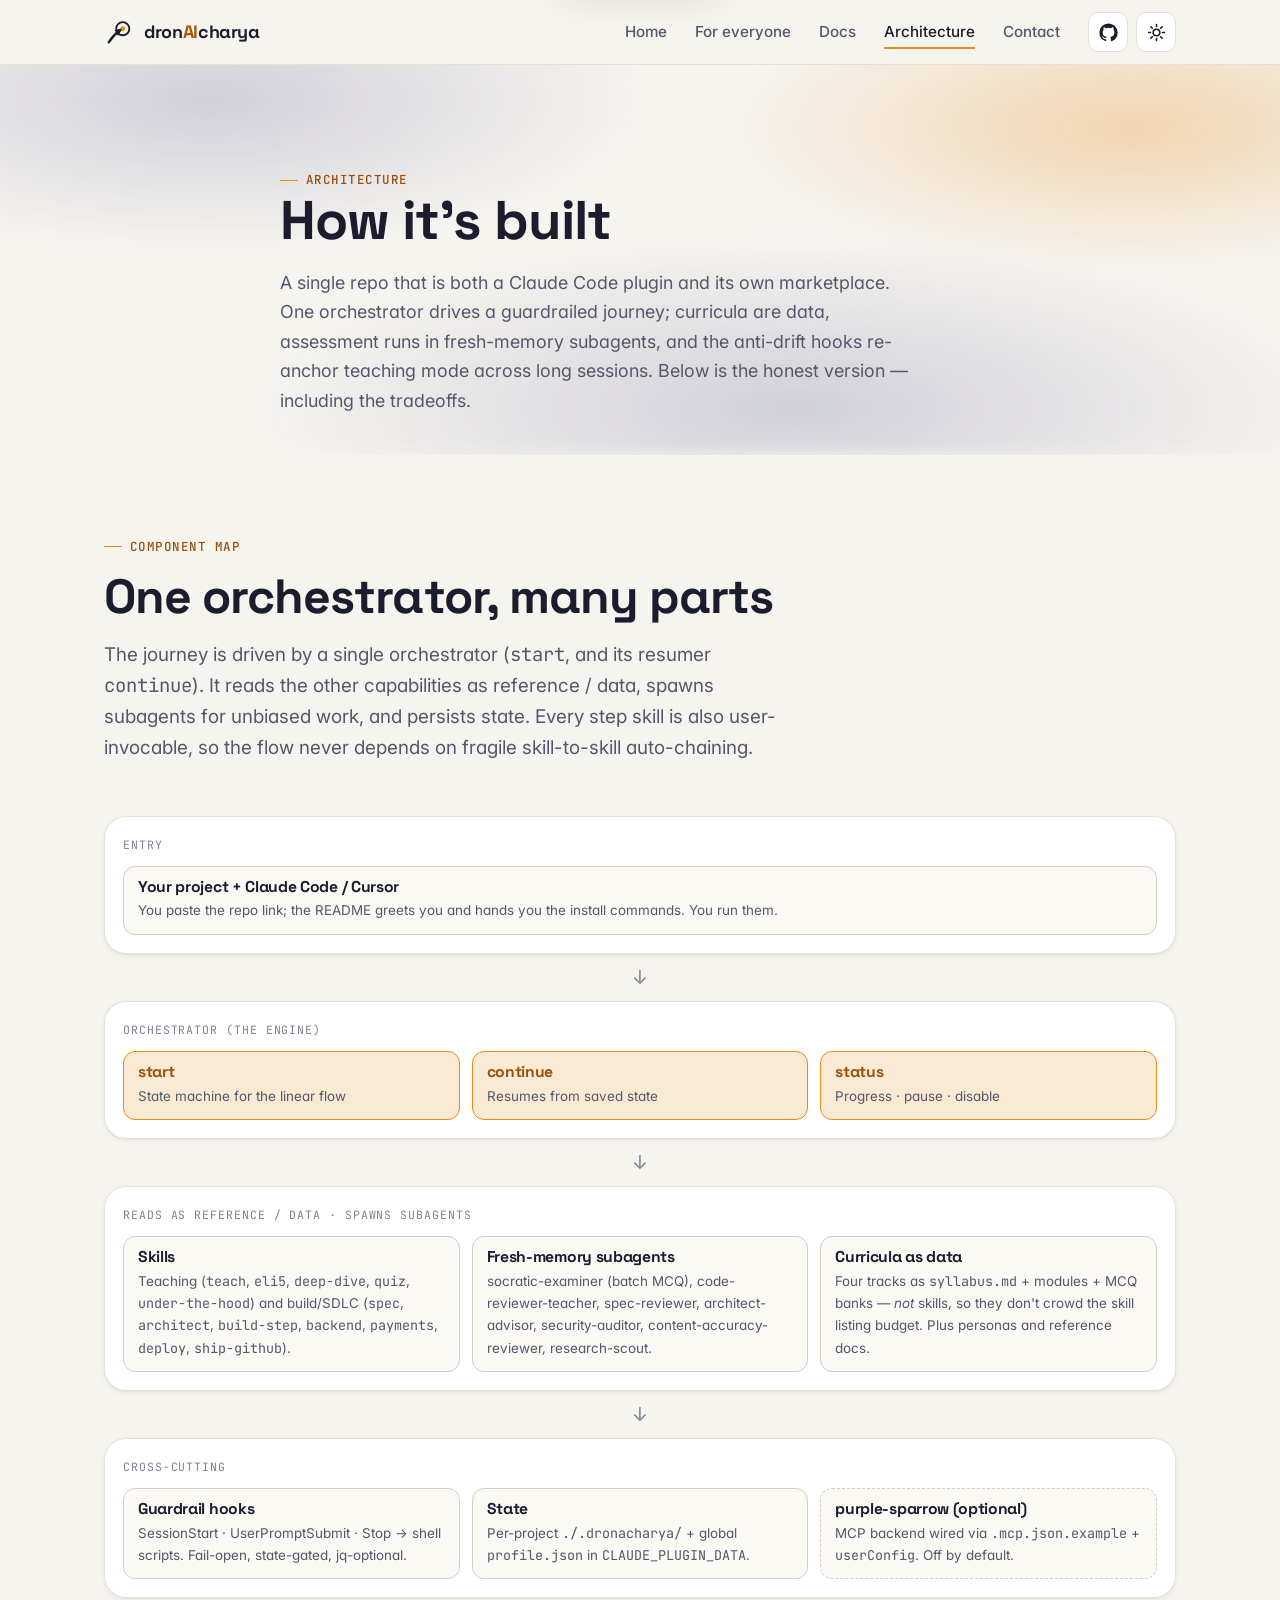
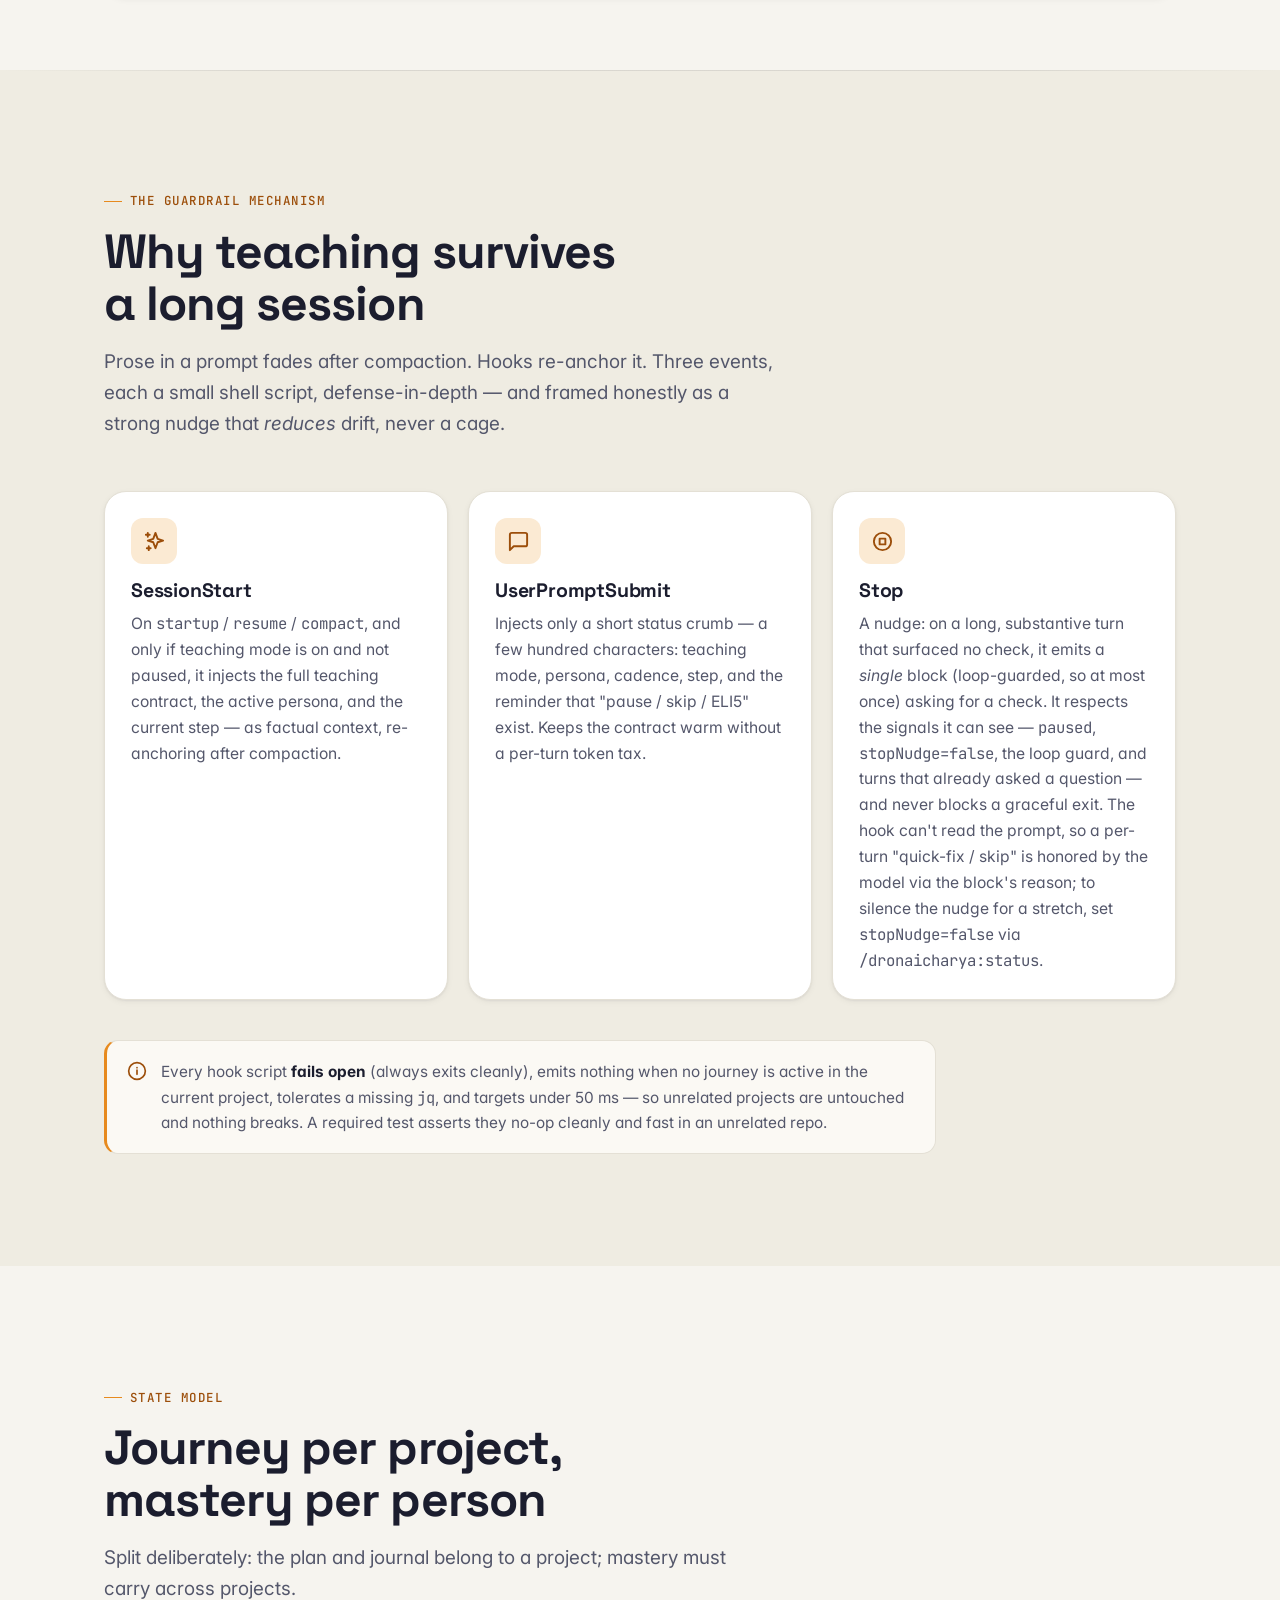
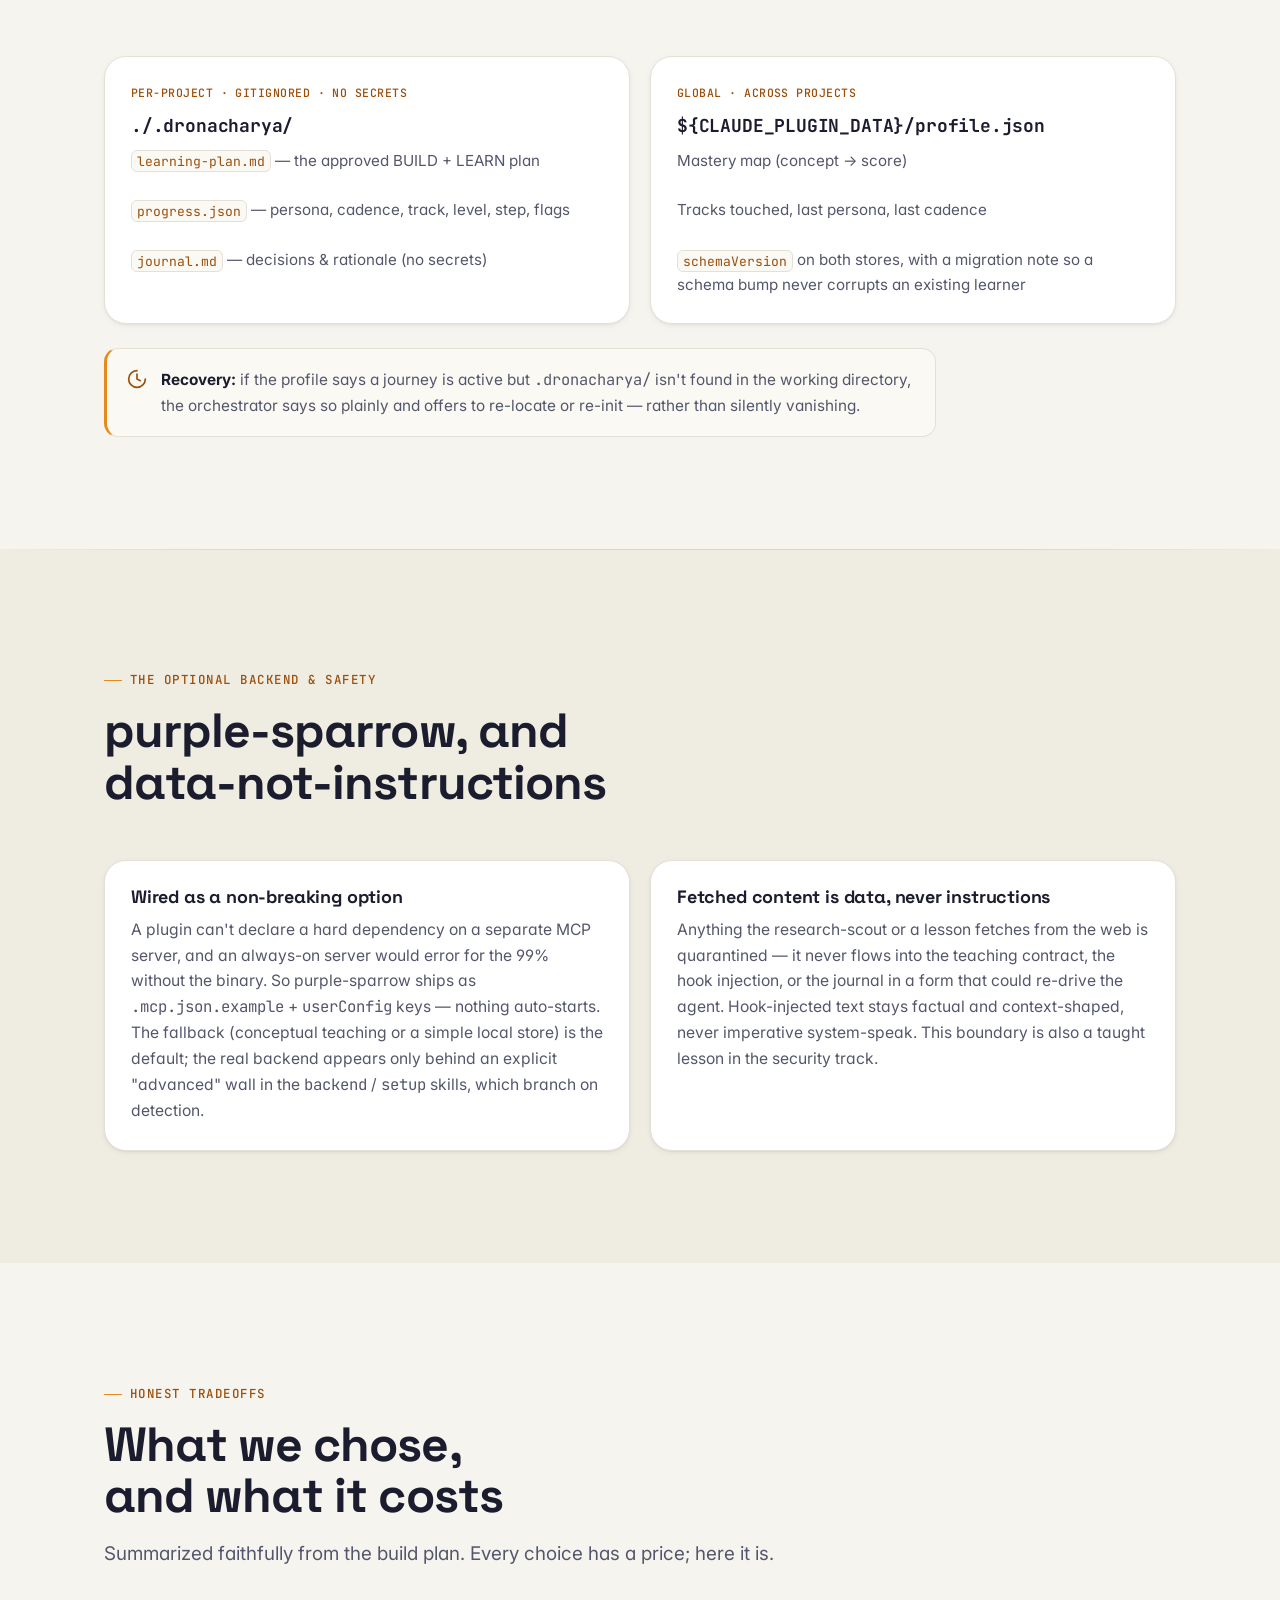
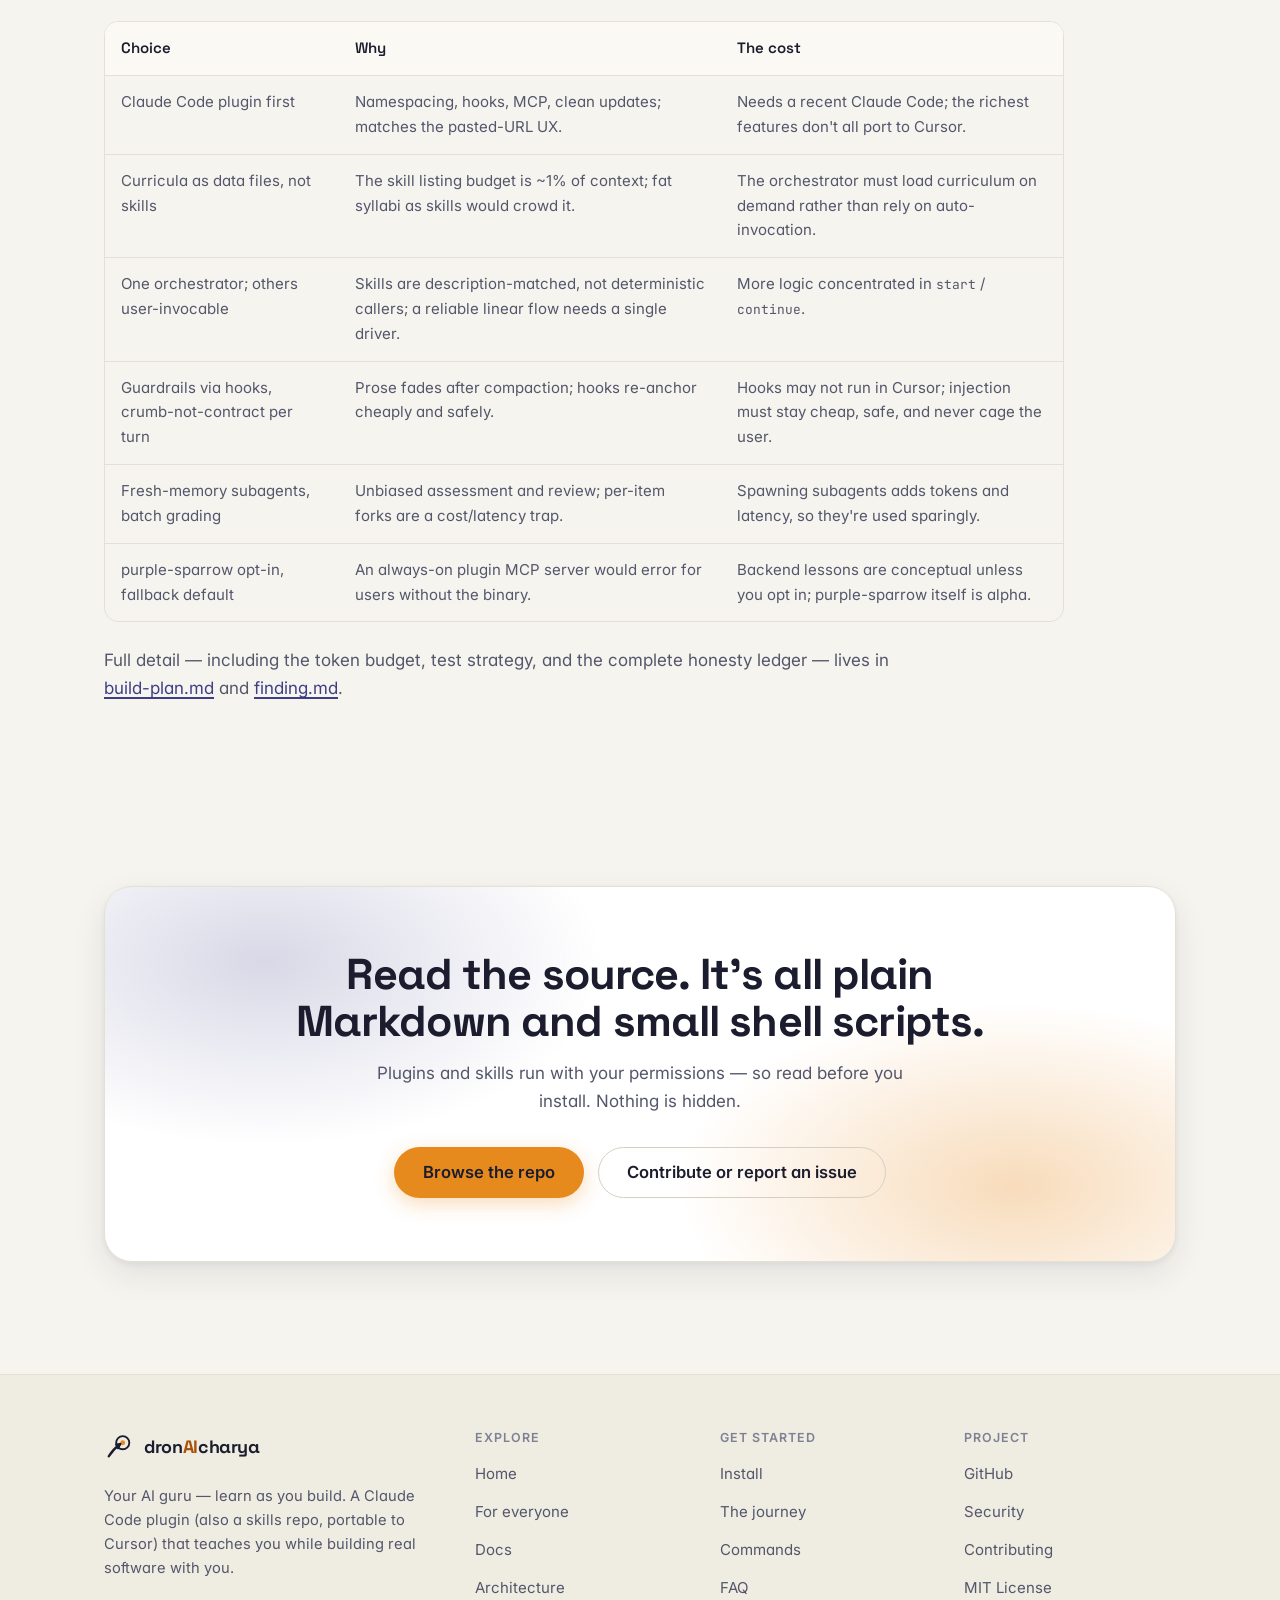
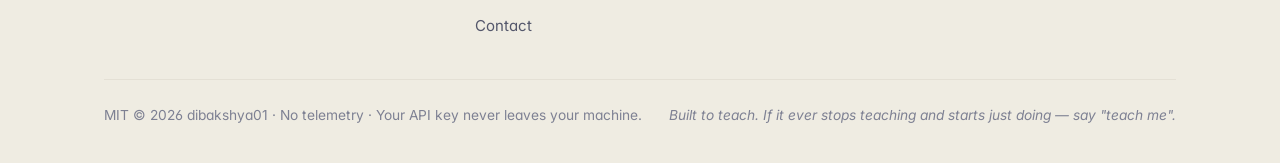
==== docs/architecture.html @ 23f3f472 "dronAIcharya v0.1.0 — teach-while-you-build Claude Code plugin A guided, guardrailed AI guru that te" ====
<!doctype html>
<html lang="en">
<head>
  <meta charset="utf-8">
  <meta name="viewport" content="width=device-width, initial-scale=1">
  <title>Architecture — how dronAIcharya is built</title>
  <meta name="description" content="The plugin, skills, agents, guardrail hooks, MCP backend, and state model behind dronAIcharya — plus the honest tradeoffs, summarized accurately from the build plan.">
  <meta name="color-scheme" content="light dark">
  <link rel="icon" href="assets/logo.svg" type="image/svg+xml">
  <meta property="og:type" content="website">
  <meta property="og:title" content="Architecture — how dronAIcharya is built">
  <meta property="og:description" content="Plugin, skills, agents, guardrail hooks, MCP backend, state model, and the honest tradeoffs.">
  <meta property="og:image" content="assets/social-card.svg">
  <meta name="twitter:card" content="summary_large_image">
  <script>(function(){try{var t=localStorage.getItem('dron-theme');if(t==='dark'||t==='light'){document.documentElement.setAttribute('data-theme',t);}}catch(e){}})();</script>
  <link rel="preconnect" href="https://fonts.googleapis.com">
  <link rel="preconnect" href="https://fonts.gstatic.com" crossorigin>
  <link href="https://fonts.googleapis.com/css2?family=Space+Grotesk:wght@500;700&family=Inter:wght@400;500;600&family=JetBrains+Mono:wght@400;500&display=swap" rel="stylesheet">
  <link rel="stylesheet" href="assets/styles.css">
  <noscript><style>[data-reveal]{opacity:1!important;transform:none!important}</style></noscript>
  <style>
    /* page-scoped diagram styling (uses the shared tokens) */
    .diagram { display:grid; gap:14px; }
    .dgroup { border:1px solid var(--border); border-radius:var(--radius-lg); background:var(--surface); padding:18px; box-shadow:var(--shadow-sm); }
    .dgroup > .dlabel { font-family:var(--font-mono); font-size:.72rem; letter-spacing:.08em; text-transform:uppercase; color:var(--faint); margin-bottom:12px; display:block; }
    .dnode { border:1px solid var(--border-strong); border-radius:12px; background:var(--surface-2); padding:12px 14px; }
    .dnode h4 { font-family:var(--font-display); font-size:.98rem; }
    .dnode p { color:var(--muted); font-size:.84rem; margin-top:4px; }
    .dnode.accent { border-color:var(--accent); background:var(--accent-soft); }
    .dnode.accent h4 { color:var(--accent-ink); }
    .drow { display:grid; gap:12px; }
    .drow.c3 { grid-template-columns:repeat(3,1fr); }
    .drow.c2 { grid-template-columns:repeat(2,1fr); }
    .dnode.dashed { border-style:dashed; }
    .darrow { text-align:center; color:var(--faint); font-size:1.2rem; line-height:1; }
    @media (max-width:640px){ .drow.c3, .drow.c2 { grid-template-columns:1fr; } }
  </style>
</head>
<body>
  <a class="skip-link" href="#main">Skip to content</a>
  <div class="scroll-progress" aria-hidden="true"></div>
  <div class="grain" aria-hidden="true"></div>

  <header class="site-header">
    <nav class="container nav" aria-label="Primary">
      <a class="brand" href="index.html" aria-label="dronAIcharya — home">
        <svg class="mark" viewBox="0 0 32 32" fill="none" stroke="currentColor" aria-hidden="true">
          <circle cx="20" cy="12.5" r="7" stroke-width="2"/>
          <circle cx="20" cy="12.5" r="2.6" stroke="none" style="fill:var(--accent)"/>
          <path d="M5 27 C 9 21, 13 17, 17.3 13.9" stroke-width="2.4" stroke-linecap="round"/>
          <path d="M17.3 13.9 L 13 14.6 M17.3 13.9 L 14.9 18.3" stroke-width="2.4" stroke-linecap="round"/>
        </svg>
        <span>dron<span class="wm-ai">AI</span>charya</span>
      </a>
      <ul class="nav-links" id="nav-links">
        <li><a href="index.html">Home</a></li>
        <li><a href="eli5.html">For everyone</a></li>
        <li><a href="docs.html">Docs</a></li>
        <li><a href="architecture.html" aria-current="page">Architecture</a></li>
        <li><a href="contact.html">Contact</a></li>
      </ul>
      <div class="nav-tools">
        <a class="icon-btn" href="https://github.com/dibakshya01/dronAIcharya" target="_blank" rel="noopener" aria-label="dronAIcharya on GitHub">
          <svg viewBox="0 0 24 24" fill="currentColor" aria-hidden="true"><path d="M12 .5A11.5 11.5 0 0 0 .5 12a11.5 11.5 0 0 0 7.86 10.92c.57.1.78-.25.78-.55v-2c-3.2.7-3.88-1.37-3.88-1.37-.52-1.33-1.28-1.68-1.28-1.68-1.05-.72.08-.7.08-.7 1.16.08 1.77 1.2 1.77 1.2 1.03 1.76 2.7 1.25 3.36.96.1-.75.4-1.26.73-1.55-2.55-.29-5.24-1.28-5.24-5.7 0-1.26.45-2.29 1.2-3.1-.12-.3-.52-1.48.11-3.08 0 0 .97-.31 3.18 1.18a11 11 0 0 1 5.8 0c2.2-1.49 3.17-1.18 3.17-1.18.63 1.6.23 2.78.11 3.08.75.81 1.2 1.84 1.2 3.1 0 4.43-2.69 5.4-5.25 5.69.41.36.78 1.06.78 2.14v3.17c0 .3.2.66.79.55A11.5 11.5 0 0 0 23.5 12 11.5 11.5 0 0 0 12 .5Z"/></svg>
        </a>
        <button class="icon-btn theme-toggle" type="button" aria-pressed="false" aria-label="Switch to dark theme">
          <svg class="sun" viewBox="0 0 24 24" fill="none" stroke="currentColor" stroke-width="2" stroke-linecap="round" aria-hidden="true"><circle cx="12" cy="12" r="4.2"/><path d="M12 2v2.5M12 19.5V22M2 12h2.5M19.5 12H22M4.9 4.9l1.8 1.8M17.3 17.3l1.8 1.8M19.1 4.9l-1.8 1.8M6.7 17.3l-1.8 1.8"/></svg>
          <svg class="moon" viewBox="0 0 24 24" fill="none" stroke="currentColor" stroke-width="2" stroke-linecap="round" stroke-linejoin="round" aria-hidden="true"><path d="M20 14.5A8 8 0 0 1 9.5 4 7 7 0 1 0 20 14.5Z"/></svg>
        </button>
        <button class="icon-btn nav-toggle" type="button" aria-label="Open menu" aria-expanded="false" aria-controls="nav-links">
          <svg viewBox="0 0 24 24" fill="none" stroke="currentColor" stroke-width="2" stroke-linecap="round" aria-hidden="true"><path d="M3 6h18M3 12h18M3 18h18"/></svg>
        </button>
      </div>
    </nav>
  </header>

  <main id="main">

    <section class="page-hero" aria-labelledby="arch-title">
      <div class="hero-glow" aria-hidden="true"></div>
      <div class="container" style="position:relative;z-index:1;max-width:48rem">
        <span class="eyebrow">Architecture</span>
        <h1 id="arch-title">How it's built</h1>
        <p class="lead">A single repo that is both a Claude Code plugin and its own marketplace. One orchestrator drives a guardrailed journey; curricula are data, assessment runs in fresh-memory subagents, and the anti-drift hooks re-anchor teaching mode across long sessions. Below is the honest version — including the tradeoffs.</p>
      </div>
    </section>

    <!-- COMPONENT MAP -->
    <section class="section--tight" aria-labelledby="map-h">
      <div class="container">
        <div class="section-head" data-reveal>
          <span class="eyebrow">Component map</span>
          <h2 id="map-h">One orchestrator, many parts</h2>
          <p>The journey is driven by a single orchestrator (<code>start</code>, and its resumer <code>continue</code>). It reads the other capabilities as reference / data, spawns subagents for unbiased work, and persists state. Every step skill is also user-invocable, so the flow never depends on fragile skill-to-skill auto-chaining.</p>
        </div>

        <div class="diagram" data-reveal aria-label="Architecture component map">
          <div class="dgroup">
            <span class="dlabel">Entry</span>
            <div class="dnode"><h4>Your project + Claude Code / Cursor</h4><p>You paste the repo link; the README greets you and hands you the install commands. You run them.</p></div>
          </div>
          <div class="darrow" aria-hidden="true">↓</div>
          <div class="dgroup">
            <span class="dlabel">Orchestrator (the engine)</span>
            <div class="drow c3">
              <div class="dnode accent"><h4>start</h4><p>State machine for the linear flow</p></div>
              <div class="dnode accent"><h4>continue</h4><p>Resumes from saved state</p></div>
              <div class="dnode accent"><h4>status</h4><p>Progress · pause · disable</p></div>
            </div>
          </div>
          <div class="darrow" aria-hidden="true">↓</div>
          <div class="dgroup">
            <span class="dlabel">Reads as reference / data · spawns subagents</span>
            <div class="drow c3">
              <div class="dnode"><h4>Skills</h4><p>Teaching (<code>teach</code>, <code>eli5</code>, <code>deep-dive</code>, <code>quiz</code>, <code>under-the-hood</code>) and build/SDLC (<code>spec</code>, <code>architect</code>, <code>build-step</code>, <code>backend</code>, <code>payments</code>, <code>deploy</code>, <code>ship-github</code>).</p></div>
              <div class="dnode"><h4>Fresh-memory subagents</h4><p>socratic-examiner (batch MCQ), code-reviewer-teacher, spec-reviewer, architect-advisor, security-auditor, content-accuracy-reviewer, research-scout.</p></div>
              <div class="dnode"><h4>Curricula as data</h4><p>Four tracks as <code>syllabus.md</code> + modules + MCQ banks — <em>not</em> skills, so they don't crowd the skill listing budget. Plus personas and reference docs.</p></div>
            </div>
          </div>
          <div class="darrow" aria-hidden="true">↓</div>
          <div class="dgroup">
            <span class="dlabel">Cross-cutting</span>
            <div class="drow c3">
              <div class="dnode"><h4>Guardrail hooks</h4><p>SessionStart · UserPromptSubmit · Stop → shell scripts. Fail-open, state-gated, jq-optional.</p></div>
              <div class="dnode"><h4>State</h4><p>Per-project <code>./.dronacharya/</code> + global <code>profile.json</code> in <code>CLAUDE_PLUGIN_DATA</code>.</p></div>
              <div class="dnode dashed"><h4>purple-sparrow (optional)</h4><p>MCP backend wired via <code>.mcp.json.example</code> + <code>userConfig</code>. Off by default.</p></div>
            </div>
          </div>
        </div>
      </div>
    </section>

    <!-- GUARDRAIL MECHANISM -->
    <section class="section section--alt" id="guardrails" aria-labelledby="guard-h">
      <div class="container">
        <div class="section-head" data-reveal>
          <span class="eyebrow">The guardrail mechanism</span>
          <h2 id="guard-h">Why teaching survives a long session</h2>
          <p>Prose in a prompt fades after compaction. Hooks re-anchor it. Three events, each a small shell script, defense-in-depth — and framed honestly as a strong nudge that <em>reduces</em> drift, never a cage.</p>
        </div>
        <div class="grid grid-3" data-reveal>
          <div class="card tilt">
            <div class="card-icon" aria-hidden="true"><svg viewBox="0 0 24 24" fill="none" stroke="currentColor" stroke-width="2" stroke-linecap="round" stroke-linejoin="round"><path d="M5 3v4M3 5h4M6 17v4M4 19h4"/><path d="m13 3 2.3 6.2L21 11l-5.7 1.8L13 19l-2.3-6.2L5 11l5.7-1.8L13 3Z"/></svg></div>
            <h3>SessionStart</h3>
            <p>On <code>startup</code> / <code>resume</code> / <code>compact</code>, and only if teaching mode is on and not paused, it injects the full teaching contract, the active persona, and the current step — as factual context, re-anchoring after compaction.</p>
          </div>
          <div class="card tilt">
            <div class="card-icon" aria-hidden="true"><svg viewBox="0 0 24 24" fill="none" stroke="currentColor" stroke-width="2" stroke-linecap="round" stroke-linejoin="round"><path d="M21 15a2 2 0 0 1-2 2H7l-4 4V5a2 2 0 0 1 2-2h14a2 2 0 0 1 2 2Z"/></svg></div>
            <h3>UserPromptSubmit</h3>
            <p>Injects only a short status crumb — a few hundred characters: teaching mode, persona, cadence, step, and the reminder that "pause / skip / ELI5" exist. Keeps the contract warm without a per-turn token tax.</p>
          </div>
          <div class="card tilt">
            <div class="card-icon" aria-hidden="true"><svg viewBox="0 0 24 24" fill="none" stroke="currentColor" stroke-width="2" stroke-linecap="round" stroke-linejoin="round"><circle cx="12" cy="12" r="9"/><path d="M9 9h6v6H9z"/></svg></div>
            <h3>Stop</h3>
            <p>A nudge: on a long, substantive turn that surfaced no check, it emits a <em>single</em> block (loop-guarded, so at most once) asking for a check. It respects the signals it can see — <code>paused</code>, <code>stopNudge=false</code>, the loop guard, and turns that already asked a question — and never blocks a graceful exit. The hook can't read the prompt, so a per-turn "quick-fix / skip" is honored by the model via the block's reason; to silence the nudge for a stretch, set <code>stopNudge=false</code> via <code>/dronaicharya:status</code>.</p>
          </div>
        </div>
        <div class="callout mt-l" data-reveal style="max-width:52rem">
          <span class="ci" aria-hidden="true"><svg viewBox="0 0 24 24" fill="none" stroke="currentColor" stroke-width="2" stroke-linecap="round" stroke-linejoin="round"><circle cx="12" cy="12" r="10"/><path d="M12 16v-5M12 8h.01"/></svg></span>
          <p>Every hook script <strong>fails open</strong> (always exits cleanly), emits nothing when no journey is active in the current project, tolerates a missing <code>jq</code>, and targets under 50&nbsp;ms — so unrelated projects are untouched and nothing breaks. A required test asserts they no-op cleanly and fast in an unrelated repo.</p>
        </div>
      </div>
    </section>

    <!-- STATE -->
    <section class="section" id="state" aria-labelledby="state-h">
      <div class="container">
        <div class="section-head" data-reveal>
          <span class="eyebrow">State model</span>
          <h2 id="state-h">Journey per project, mastery per person</h2>
          <p>Split deliberately: the plan and journal belong to a project; mastery must carry across projects.</p>
        </div>
        <div class="grid grid-2" data-reveal>
          <div class="card tilt">
            <div class="tag">per-project · gitignored · no secrets</div>
            <h3 class="mt-s" style="font-size:1.12rem"><code>./.dronacharya/</code></h3>
            <ul class="prose" style="list-style:none;padding:0;margin-top:12px;display:grid;gap:8px;font-size:.95rem">
              <li><code>learning-plan.md</code> — the approved BUILD + LEARN plan</li>
              <li><code>progress.json</code> — persona, cadence, track, level, step, flags</li>
              <li><code>journal.md</code> — decisions &amp; rationale (no secrets)</li>
            </ul>
          </div>
          <div class="card tilt">
            <div class="tag">global · across projects</div>
            <h3 class="mt-s" style="font-size:1.12rem"><code>${CLAUDE_PLUGIN_DATA}/profile.json</code></h3>
            <ul class="prose" style="list-style:none;padding:0;margin-top:12px;display:grid;gap:8px;font-size:.95rem">
              <li>Mastery map (concept → score)</li>
              <li>Tracks touched, last persona, last cadence</li>
              <li><code>schemaVersion</code> on both stores, with a migration note so a schema bump never corrupts an existing learner</li>
            </ul>
          </div>
        </div>
        <div class="callout mt-m" data-reveal style="max-width:52rem">
          <span class="ci" aria-hidden="true"><svg viewBox="0 0 24 24" fill="none" stroke="currentColor" stroke-width="2" stroke-linecap="round" stroke-linejoin="round"><path d="M12 2a10 10 0 1 0 10 10"/><path d="M12 6v6l4 2"/></svg></span>
          <p><strong>Recovery:</strong> if the profile says a journey is active but <code>.dronacharya/</code> isn't found in the working directory, the orchestrator says so plainly and offers to re-locate or re-init — rather than silently vanishing.</p>
        </div>
      </div>
    </section>

    <!-- BACKEND + INJECTION -->
    <section class="section section--alt" id="backend" aria-labelledby="back-h">
      <div class="container">
        <div class="section-head" data-reveal>
          <span class="eyebrow">The optional backend &amp; safety</span>
          <h2 id="back-h">purple-sparrow, and data-not-instructions</h2>
        </div>
        <div class="grid grid-2" data-reveal>
          <div class="card tilt">
            <h3 style="font-size:1.12rem">Wired as a non-breaking option</h3>
            <p>A plugin can't declare a hard dependency on a separate MCP server, and an always-on server would error for the 99% without the binary. So purple-sparrow ships as <code>.mcp.json.example</code> + <code>userConfig</code> keys — nothing auto-starts. The fallback (conceptual teaching or a simple local store) is the default; the real backend appears only behind an explicit "advanced" wall in the <code>backend</code> / <code>setup</code> skills, which branch on detection.</p>
          </div>
          <div class="card tilt">
            <h3 style="font-size:1.12rem">Fetched content is data, never instructions</h3>
            <p>Anything the research-scout or a lesson fetches from the web is quarantined — it never flows into the teaching contract, the hook injection, or the journal in a form that could re-drive the agent. Hook-injected text stays factual and context-shaped, never imperative system-speak. This boundary is also a taught lesson in the security track.</p>
          </div>
        </div>
      </div>
    </section>

    <!-- TRADEOFFS -->
    <section class="section" id="tradeoffs" aria-labelledby="trade-h">
      <div class="container">
        <div class="section-head" data-reveal>
          <span class="eyebrow">Honest tradeoffs</span>
          <h2 id="trade-h">What we chose, and what it costs</h2>
          <p>Summarized faithfully from the build plan. Every choice has a price; here it is.</p>
        </div>
        <div class="table-wrap" data-reveal style="max-width:60rem">
          <table>
            <thead><tr><th scope="col">Choice</th><th scope="col">Why</th><th scope="col">The cost</th></tr></thead>
            <tbody>
              <tr><td>Claude Code plugin first</td><td>Namespacing, hooks, MCP, clean updates; matches the pasted-URL UX.</td><td>Needs a recent Claude Code; the richest features don't all port to Cursor.</td></tr>
              <tr><td>Curricula as data files, not skills</td><td>The skill listing budget is ~1% of context; fat syllabi as skills would crowd it.</td><td>The orchestrator must load curriculum on demand rather than rely on auto-invocation.</td></tr>
              <tr><td>One orchestrator; others user-invocable</td><td>Skills are description-matched, not deterministic callers; a reliable linear flow needs a single driver.</td><td>More logic concentrated in <code>start</code> / <code>continue</code>.</td></tr>
              <tr><td>Guardrails via hooks, crumb-not-contract per turn</td><td>Prose fades after compaction; hooks re-anchor cheaply and safely.</td><td>Hooks may not run in Cursor; injection must stay cheap, safe, and never cage the user.</td></tr>
              <tr><td>Fresh-memory subagents, batch grading</td><td>Unbiased assessment and review; per-item forks are a cost/latency trap.</td><td>Spawning subagents adds tokens and latency, so they're used sparingly.</td></tr>
              <tr><td>purple-sparrow opt-in, fallback default</td><td>An always-on plugin MCP server would error for users without the binary.</td><td>Backend lessons are conceptual unless you opt in; purple-sparrow itself is alpha.</td></tr>
            </tbody>
          </table>
        </div>
        <p class="mt-m" style="color:var(--muted);max-width:52rem" data-reveal>Full detail — including the token budget, test strategy, and the complete honesty ledger — lives in <a href="https://github.com/dibakshya01/dronAIcharya/blob/main/build-plan.md" target="_blank" rel="noopener">build-plan.md</a> and <a href="https://github.com/dibakshya01/dronAIcharya/blob/main/finding.md" target="_blank" rel="noopener">finding.md</a>.</p>
      </div>
    </section>

    <section class="section--tight">
      <div class="container">
        <div class="cta-band" data-reveal>
          <h2>Read the source. It's all plain Markdown and small shell scripts.</h2>
          <p>Plugins and skills run with your permissions — so read before you install. Nothing is hidden.</p>
          <div class="hero-cta">
            <a class="btn btn--primary btn--lg" href="https://github.com/dibakshya01/dronAIcharya" target="_blank" rel="noopener">Browse the repo</a>
            <a class="btn btn--ghost btn--lg" href="contact.html">Contribute or report an issue</a>
          </div>
        </div>
      </div>
    </section>

  </main>

  <footer class="site-footer">
    <div class="container">
      <div class="footer-grid">
        <div class="footer-brand">
          <a class="brand" href="index.html" aria-label="dronAIcharya — home">
            <svg class="mark" viewBox="0 0 32 32" fill="none" stroke="currentColor" aria-hidden="true">
              <circle cx="20" cy="12.5" r="7" stroke-width="2"/>
              <circle cx="20" cy="12.5" r="2.6" stroke="none" style="fill:var(--accent)"/>
              <path d="M5 27 C 9 21, 13 17, 17.3 13.9" stroke-width="2.4" stroke-linecap="round"/>
              <path d="M17.3 13.9 L 13 14.6 M17.3 13.9 L 14.9 18.3" stroke-width="2.4" stroke-linecap="round"/>
            </svg>
            <span>dron<span class="wm-ai">AI</span>charya</span>
          </a>
          <p>Your AI guru — learn as you build. A Claude Code plugin (also a skills repo, portable to Cursor) that teaches you while building real software with you.</p>
        </div>
        <div class="footer-col">
          <h4>Explore</h4>
          <ul>
            <li><a href="index.html">Home</a></li>
            <li><a href="eli5.html">For everyone</a></li>
            <li><a href="docs.html">Docs</a></li>
            <li><a href="architecture.html">Architecture</a></li>
            <li><a href="contact.html">Contact</a></li>
          </ul>
        </div>
        <div class="footer-col">
          <h4>Get started</h4>
          <ul>
            <li><a href="index.html#install">Install</a></li>
            <li><a href="docs.html#journey">The journey</a></li>
            <li><a href="docs.html#commands">Commands</a></li>
            <li><a href="docs.html#faq">FAQ</a></li>
          </ul>
        </div>
        <div class="footer-col">
          <h4>Project</h4>
          <ul>
            <li><a href="https://github.com/dibakshya01/dronAIcharya" target="_blank" rel="noopener">GitHub</a></li>
            <li><a href="https://github.com/dibakshya01/dronAIcharya/blob/main/SECURITY.md" target="_blank" rel="noopener">Security</a></li>
            <li><a href="https://github.com/dibakshya01/dronAIcharya/blob/main/CONTRIBUTING.md" target="_blank" rel="noopener">Contributing</a></li>
            <li><a href="https://github.com/dibakshya01/dronAIcharya/blob/main/LICENSE" target="_blank" rel="noopener">MIT License</a></li>
          </ul>
        </div>
      </div>
      <div class="footer-bottom">
        <span>MIT &copy; <span id="year">2026</span> dibakshya01 · No telemetry · Your API key never leaves your machine.</span>
        <span class="tagline">Built to teach. If it ever stops teaching and starts just doing — say "teach me".</span>
      </div>
    </div>
  </footer>

  <div id="copy-live" class="visually-hidden" role="status" aria-live="polite"></div>
  <script src="assets/main.js" defer></script>
</body>
</html>
---- docs/assets/styles.css ----
/* ==========================================================================
   dronAIcharya — "Taking Aim"
   Visual system: deep twilight indigo (precision) + saffron/amber (the arrow,
   dawn light, teaching warmth). Space Grotesk display, Inter body,
   JetBrains Mono for commands. Motion = the arc of aim.
   ========================================================================== */

/* ---- Design tokens: light (default) ---------------------------------- */
:root {
  color-scheme: light;

  --bg:            #F6F4EF;
  --bg-2:          #EFECE2;
  --surface:       #FFFFFF;
  --surface-2:     #FBF9F4;
  --text:          #1B1D2E;
  --muted:         #54576B;
  --faint:         #7E8193;
  --border:        #E4E0D5;
  --border-strong: #D4CFC1;

  --brand:         #3C3F86;  /* twilight indigo — links, structure */
  --brand-2:       #4F54A8;
  --accent:        #E78A1E;  /* saffron — the arrow / aim / dawn (fills, strokes, glows) */
  --accent-ink:    #9C4E0A;  /* amber text that meets AA on light */
  --accent-text:   #A85209;  /* deep saffron for larger amber text (AA ≥4.5 on light) */
  --accent-soft:   #FBEAD3;
  --on-accent:     #1B1D2E;  /* dark ink on amber fills (high-vis marker) */
  --accent-glow:   rgba(231, 138, 30, .30);
  --brand-glow:    rgba(60, 63, 134, .20);

  --btn-primary-bg:   var(--accent);
  --btn-primary-text: var(--on-accent);

  --ring:          #3C3F86;
  --ring-glow:     rgba(231, 138, 30, .45);

  /* richer aurora / glow field (decorative only) */
  --aurora-1:      rgba(231, 138, 30, .26);
  --aurora-2:      rgba(60, 63, 134, .32);
  --aurora-3:      rgba(79, 84, 168, .22);
  --spark:         rgba(231, 138, 30, .55);
  --grain-opacity: .045;
  --seam:          rgba(27, 29, 46, .10);
  --sheen:         rgba(231, 138, 30, .22);

  --shadow-sm: 0 1px 2px rgb(27 29 46 / .05), 0 2px 6px rgb(27 29 46 / .05);
  --shadow-md: 0 2px 6px rgb(27 29 46 / .06), 0 12px 32px rgb(27 29 46 / .09);
  --shadow-lg: 0 8px 24px rgb(27 29 46 / .10), 0 24px 60px rgb(27 29 46 / .12);

  --maxw: 1120px;
  --radius-sm: 8px;
  --radius:    14px;
  --radius-lg: 22px;
  --radius-xl: 28px;

  --font-display: "Space Grotesk", ui-sans-serif, system-ui, sans-serif;
  --font-body:    "Inter", ui-sans-serif, system-ui, -apple-system, sans-serif;
  --font-mono:    "JetBrains Mono", ui-monospace, "SF Mono", Menlo, monospace;

  --ease: cubic-bezier(.22, 1, .36, 1);
}

/* ---- Design tokens: dark --------------------------------------------- */
@media (prefers-color-scheme: dark) {
  :root:not([data-theme="light"]) {
    color-scheme: dark;
    --bg:            #0E0F1A;
    --bg-2:          #0A0B14;
    --surface:       #161829;
    --surface-2:     #1E2138;
    --text:          #ECEAF2;
    --muted:         #A4A7BE;
    --faint:         #717592;
    --border:        #282B45;
    --border-strong: #363A5C;

    --brand:         #9095E6;
    --brand-2:       #AAAEF2;
    --accent:        #F4A62E;
    --accent-ink:    #F4A62E;
    --accent-text:   #F4A62E;
    --accent-soft:   #2A2237;
    --on-accent:     #141524;
    --accent-glow:   rgba(244, 166, 46, .26);
    --brand-glow:    rgba(144, 149, 230, .22);

    --btn-primary-bg:   var(--accent);
    --btn-primary-text: var(--on-accent);

    --ring:          #9095E6;
    --ring-glow:     rgba(244, 166, 46, .50);

    --aurora-1:      rgba(244, 166, 46, .20);
    --aurora-2:      rgba(120, 126, 240, .26);
    --aurora-3:      rgba(144, 149, 230, .18);
    --spark:         rgba(244, 166, 46, .7);
    --grain-opacity: .06;
    --seam:          rgba(255, 255, 255, .06);
    --sheen:         rgba(244, 166, 46, .20);

    --shadow-sm: 0 1px 2px rgb(0 0 0 / .4);
    --shadow-md: 0 2px 8px rgb(0 0 0 / .4), 0 16px 40px rgb(0 0 0 / .45);
    --shadow-lg: 0 10px 30px rgb(0 0 0 / .5), 0 30px 70px rgb(0 0 0 / .55);
  }
}

:root[data-theme="dark"] {
  color-scheme: dark;
  --bg:            #0E0F1A;
  --bg-2:          #0A0B14;
  --surface:       #161829;
  --surface-2:     #1E2138;
  --text:          #ECEAF2;
  --muted:         #A4A7BE;
  --faint:         #717592;
  --border:        #282B45;
  --border-strong: #363A5C;

  --brand:         #9095E6;
  --brand-2:       #AAAEF2;
  --accent:        #F4A62E;
  --accent-ink:    #F4A62E;
  --accent-text:   #F4A62E;
  --accent-soft:   #2A2237;
  --on-accent:     #141524;
  --accent-glow:   rgba(244, 166, 46, .26);
  --brand-glow:    rgba(144, 149, 230, .22);

  --btn-primary-bg:   var(--accent);
  --btn-primary-text: var(--on-accent);

  --ring:          #9095E6;
  --ring-glow:     rgba(244, 166, 46, .50);

  --aurora-1:      rgba(244, 166, 46, .20);
  --aurora-2:      rgba(120, 126, 240, .26);
  --aurora-3:      rgba(144, 149, 230, .18);
  --spark:         rgba(244, 166, 46, .7);
  --grain-opacity: .06;
  --seam:          rgba(255, 255, 255, .06);
  --sheen:         rgba(244, 166, 46, .20);

  --shadow-sm: 0 1px 2px rgb(0 0 0 / .4);
  --shadow-md: 0 2px 8px rgb(0 0 0 / .4), 0 16px 40px rgb(0 0 0 / .45);
  --shadow-lg: 0 10px 30px rgb(0 0 0 / .5), 0 30px 70px rgb(0 0 0 / .55);
}

/* ---- Reset / base ---------------------------------------------------- */
*, *::before, *::after { box-sizing: border-box; }
* { margin: 0; }

html {
  scroll-behavior: smooth;
  -webkit-text-size-adjust: 100%;
  scroll-padding-top: 88px;
}

body {
  font-family: var(--font-body);
  background: var(--bg);
  color: var(--text);
  line-height: 1.65;
  font-size: clamp(16px, 1rem + .1vw, 17px);
  -webkit-font-smoothing: antialiased;
  text-rendering: optimizeLegibility;
  overflow-x: hidden;
  font-feature-settings: "cv11", "ss01";
}

img, svg { display: block; max-width: 100%; }
a { color: var(--brand); text-decoration-thickness: 1.5px; text-underline-offset: 3px; }
a:hover { color: var(--brand-2); }

h1, h2, h3, h4 {
  font-family: var(--font-display);
  line-height: 1.08;
  letter-spacing: -0.02em;
  font-weight: 700;
  text-wrap: balance;
}

code, kbd, pre, samp { font-family: var(--font-mono); }

::selection { background: var(--accent-glow); color: var(--text); }

/* ---- Accessibility: focus + skip link -------------------------------- */
:focus-visible {
  outline: 3px solid var(--ring);
  outline-offset: 2px;
  border-radius: 4px;
}
.skip-link {
  position: fixed;
  top: 10px;
  left: 50%;
  transform: translate(-50%, -140%);
  z-index: 500;
  background: var(--surface);
  color: var(--text);
  border: 1px solid var(--border-strong);
  padding: 10px 18px;
  border-radius: var(--radius-sm);
  font-weight: 600;
  box-shadow: var(--shadow-md);
  transition: transform .18s var(--ease);
}
.skip-link:focus { transform: translate(-50%, 0); }

/* ---- Layout ---------------------------------------------------------- */
.container {
  width: 100%;
  max-width: var(--maxw);
  margin-inline: auto;
  padding-inline: 24px;
}
@media (max-width: 560px) { .container { padding-inline: 16px; } }

.section { padding-block: clamp(56px, 9vw, 112px); }
.section--tight { padding-block: clamp(40px, 6vw, 72px); }
.section--alt { background: var(--bg-2); }

.eyebrow {
  display: inline-flex;
  align-items: center;
  gap: 8px;
  font-family: var(--font-mono);
  font-size: .78rem;
  font-weight: 500;
  letter-spacing: .12em;
  text-transform: uppercase;
  color: var(--accent-ink);
}
.eyebrow::before {
  content: "";
  width: 18px; height: 1px;
  background: var(--accent);
}

.section-head { max-width: 46rem; margin-bottom: clamp(32px, 5vw, 52px); }
.section-head h2 {
  font-size: clamp(1.9rem, 1.2rem + 2.6vw, 3rem);
  margin-top: 14px;
}
.section-head p {
  color: var(--muted);
  font-size: clamp(1.02rem, 1rem + .3vw, 1.18rem);
  margin-top: 16px;
  max-width: 42rem;
}
.lead { color: var(--muted); font-size: 1.12rem; }

/* ---- Buttons --------------------------------------------------------- */
.btn {
  --lift: 0px;
  display: inline-flex;
  align-items: center;
  justify-content: center;
  gap: 9px;
  font-family: var(--font-body);
  font-weight: 600;
  font-size: .98rem;
  line-height: 1;
  padding: 14px 22px;
  border-radius: 999px;
  border: 1px solid transparent;
  cursor: pointer;
  text-decoration: none;
  white-space: nowrap;
  transition: transform .2s var(--ease), box-shadow .25s var(--ease),
              background-color .2s var(--ease), border-color .2s var(--ease), color .2s var(--ease);
  transform: translateY(var(--lift));
  will-change: transform;
}
.btn svg { width: 1.1em; height: 1.1em; }
.btn--primary {
  background: var(--btn-primary-bg);
  color: var(--btn-primary-text);
  box-shadow: 0 6px 20px var(--accent-glow);
}
.btn--primary:hover { --lift: -2px; box-shadow: 0 12px 30px var(--accent-glow); color: var(--btn-primary-text); }
.btn--primary:active { --lift: 0px; }
.btn--ghost {
  background: transparent;
  color: var(--text);
  border-color: var(--border-strong);
}
.btn--ghost:hover { --lift: -2px; border-color: var(--accent); color: var(--text); box-shadow: var(--shadow-sm); }
.btn--ghost:active { --lift: 0px; }
.btn--sm { padding: 10px 16px; font-size: .9rem; }
.btn--lg { padding: 16px 28px; font-size: 1.04rem; }

/* ---- Header / nav ---------------------------------------------------- */
.site-header {
  position: sticky;
  top: 0;
  z-index: 100;
  background: color-mix(in srgb, var(--bg) 78%, transparent);
  backdrop-filter: saturate(160%) blur(14px);
  -webkit-backdrop-filter: saturate(160%) blur(14px);
  border-bottom: 1px solid var(--border);
}
.nav {
  display: flex;
  align-items: center;
  gap: 16px;
  height: 64px;
}
.brand {
  display: inline-flex;
  align-items: center;
  gap: 10px;
  font-family: var(--font-display);
  font-weight: 700;
  font-size: 1.12rem;
  letter-spacing: -0.02em;
  color: var(--text);
  text-decoration: none;
  margin-right: auto;
}
.brand:hover { color: var(--text); }
.brand .mark { width: 30px; height: 30px; flex: none; transition: transform .4s var(--ease); }
.brand:hover .mark { transform: rotate(-8deg); }
.brand .wm-ai { color: var(--accent-text); }

.nav-links {
  display: flex;
  align-items: center;
  gap: 4px;
  list-style: none;
  padding: 0;
}
.nav-links a {
  position: relative;
  display: inline-block;
  padding: 8px 12px;
  color: var(--muted);
  font-weight: 500;
  font-size: .95rem;
  text-decoration: none;
  border-radius: 8px;
}
.nav-links a::after {
  content: "";
  position: absolute;
  left: 12px; right: 12px; bottom: 4px;
  height: 2px;
  background: var(--accent);
  border-radius: 2px;
  transform: scaleX(0);
  transform-origin: left;
  transition: transform .25s var(--ease);
}
.nav-links a:hover { color: var(--text); }
.nav-links a:hover::after { transform: scaleX(1); }
.nav-links a[aria-current="page"] { color: var(--text); }
.nav-links a[aria-current="page"]::after { transform: scaleX(1); }

.nav-tools { display: flex; align-items: center; gap: 8px; }

.icon-btn {
  display: inline-flex;
  align-items: center;
  justify-content: center;
  width: 40px; height: 40px;
  border-radius: 10px;
  border: 1px solid var(--border);
  background: var(--surface);
  color: var(--text);
  cursor: pointer;
  transition: transform .2s var(--ease), border-color .2s var(--ease), background-color .2s;
}
.icon-btn:hover { border-color: var(--accent); transform: translateY(-1px); }
.icon-btn:active { transform: translateY(0); }
.icon-btn svg { width: 19px; height: 19px; }
.theme-toggle .moon { display: none; }
:root[data-theme="dark"] .theme-toggle .sun { display: none; }
:root[data-theme="dark"] .theme-toggle .moon { display: block; }
@media (prefers-color-scheme: dark) {
  :root:not([data-theme="light"]) .theme-toggle .sun { display: none; }
  :root:not([data-theme="light"]) .theme-toggle .moon { display: block; }
}

.nav-toggle { display: none; }

@media (max-width: 860px) {
  .nav-toggle { display: inline-flex; }
  .nav-links {
    position: absolute;
    top: 64px; left: 0; right: 0;
    flex-direction: column;
    align-items: stretch;
    gap: 2px;
    background: var(--surface);
    border-bottom: 1px solid var(--border);
    padding: 12px 16px 18px;
    box-shadow: var(--shadow-md);
    transform: translateY(-8px);
    opacity: 0;
    pointer-events: none;
    transition: transform .22s var(--ease), opacity .22s var(--ease);
  }
  .nav-links a { padding: 12px 10px; font-size: 1rem; }
  .nav-links a::after { display: none; }
  .nav-links a[aria-current="page"] { color: var(--accent-ink); }
  .site-header.nav-open .nav-links {
    transform: translateY(0);
    opacity: 1;
    pointer-events: auto;
  }
}

/* ---- Hero ------------------------------------------------------------ */
.hero {
  position: relative;
  overflow: hidden;
  padding-block: clamp(64px, 10vw, 128px);
}
.hero-glow {
  position: absolute;
  inset: -20% -10% auto -10%;
  height: 120%;
  z-index: 0;
  pointer-events: none;
  background:
    radial-gradient(42% 48% at 22% 24%, var(--brand-glow) 0%, transparent 68%),
    radial-gradient(40% 46% at 82% 30%, var(--accent-glow) 0%, transparent 66%),
    radial-gradient(50% 52% at 60% 90%, var(--brand-glow) 0%, transparent 70%);
  filter: blur(8px);
  animation: drift 22s ease-in-out infinite alternate;
}
@keyframes drift {
  from { transform: translate3d(-1.5%, -1%, 0) scale(1); }
  to   { transform: translate3d(2%, 1.5%, 0) scale(1.06); }
}
.hero .container { position: relative; z-index: 1; }
.hero-grid {
  display: grid;
  grid-template-columns: 1.05fr .95fr;
  gap: clamp(28px, 5vw, 64px);
  align-items: center;
}
@media (max-width: 920px) {
  .hero-grid { grid-template-columns: 1fr; }
}
.hero h1 {
  font-size: clamp(2.5rem, 1.4rem + 5vw, 4.4rem);
  letter-spacing: -0.035em;
}
.hero h1 .accent { color: var(--accent-text); }
.hero-sub {
  margin-top: 22px;
  font-size: clamp(1.08rem, 1rem + .6vw, 1.3rem);
  color: var(--muted);
  max-width: 34rem;
}
.hero-cta {
  margin-top: 32px;
  display: flex;
  flex-wrap: wrap;
  gap: 14px;
}
.hero-meta {
  margin-top: 26px;
  display: flex;
  flex-wrap: wrap;
  gap: 10px 20px;
  font-size: .9rem;
  color: var(--muted);
}
.hero-meta span { display: inline-flex; align-items: center; gap: 7px; }
.hero-meta .dot { width: 6px; height: 6px; border-radius: 50%; background: var(--accent); flex: none; }

/* Hero figure — the arc + target */
.hero-figure {
  position: relative;
  width: 100%;
  max-width: 460px;
  margin-inline: auto;
}
.hero-scene {
  position: relative;
  aspect-ratio: 1 / 1;
  width: 100%;
}
.hero-figure svg { width: 100%; height: 100%; overflow: visible; }

.arc-path {
  stroke-dasharray: 1;
  stroke-dashoffset: 1;
  pathLength: 1;
  animation: draw-arc 2s var(--ease) .25s forwards;
}
@keyframes draw-arc { to { stroke-dashoffset: 0; } }
.arc-head { opacity: 0; animation: head-in .4s var(--ease) 1.9s forwards; }
@keyframes head-in { to { opacity: 1; } }
.target-ring {
  transform-box: fill-box;
  transform-origin: center;
  opacity: 0;
  animation: ring-in .6s var(--ease) forwards;
}
.target-ring.r1 { animation-delay: .1s; }
.target-ring.r2 { animation-delay: .25s; }
.target-ring.r3 { animation-delay: .4s; }
@keyframes ring-in {
  from { opacity: 0; transform: scale(.72); }
  to   { opacity: 1; transform: scale(1); }
}
.target-core {
  transform-box: fill-box;
  transform-origin: center;
  animation: core-pulse 2.6s ease-in-out 2.1s infinite;
}
@keyframes core-pulse {
  0%, 100% { transform: scale(1); }
  50%      { transform: scale(1.14); }
}
.spark {
  transform-box: fill-box;
  transform-origin: center;
  opacity: 0;
  animation: spark-in .5s var(--ease) 2.05s forwards;
}

/* ---- Scroll reveals -------------------------------------------------- */
[data-reveal] {
  opacity: 0;
  transform: translateY(18px);
  transition: opacity .7s var(--ease), transform .7s var(--ease);
}
[data-reveal].is-visible { opacity: 1; transform: none; }
[data-reveal][data-delay="1"] { transition-delay: .08s; }
[data-reveal][data-delay="2"] { transition-delay: .16s; }
[data-reveal][data-delay="3"] { transition-delay: .24s; }
[data-reveal][data-delay="4"] { transition-delay: .32s; }
[data-reveal][data-delay="5"] { transition-delay: .40s; }

/* ---- Cards ----------------------------------------------------------- */
.card {
  background: var(--surface);
  border: 1px solid var(--border);
  border-radius: var(--radius-lg);
  padding: 26px;
  box-shadow: var(--shadow-sm);
  transition: transform .3s var(--ease), box-shadow .3s var(--ease), border-color .3s var(--ease);
}
.card--hover:hover {
  transform: translateY(-4px);
  box-shadow: var(--shadow-md);
  border-color: var(--border-strong);
}
.card h3 { font-size: 1.22rem; letter-spacing: -0.01em; }
.card p { color: var(--muted); margin-top: 10px; font-size: .98rem; }

.card-icon {
  display: inline-flex;
  align-items: center;
  justify-content: center;
  width: 46px; height: 46px;
  border-radius: 12px;
  background: var(--accent-soft);
  color: var(--accent-ink);
  margin-bottom: 16px;
}
.card-icon svg { width: 23px; height: 23px; }

.grid { display: grid; gap: 20px; }
.grid-2 { grid-template-columns: repeat(2, 1fr); }
.grid-3 { grid-template-columns: repeat(3, 1fr); }
.grid-4 { grid-template-columns: repeat(4, 1fr); }
@media (max-width: 900px) { .grid-3, .grid-4 { grid-template-columns: repeat(2, 1fr); } }
@media (max-width: 620px) { .grid-2, .grid-3, .grid-4 { grid-template-columns: 1fr; } }

/* ---- Pills / badges -------------------------------------------------- */
.pill {
  display: inline-flex;
  align-items: center;
  gap: 7px;
  padding: 5px 12px;
  border-radius: 999px;
  border: 1px solid var(--border-strong);
  background: var(--surface-2);
  color: var(--muted);
  font-size: .82rem;
  font-weight: 500;
}
.pill--accent { border-color: var(--accent); color: var(--accent-ink); background: var(--accent-soft); }
.tag {
  font-family: var(--font-mono);
  font-size: .72rem;
  letter-spacing: .04em;
  text-transform: uppercase;
  color: var(--accent-ink);
  font-weight: 500;
}

/* ---- Code / command block + copy ------------------------------------ */
.cmd {
  position: relative;
  background: var(--surface-2);
  border: 1px solid var(--border);
  border-radius: var(--radius);
  box-shadow: var(--shadow-sm);
  overflow: hidden;
}
.cmd-head {
  display: flex;
  align-items: center;
  gap: 10px;
  padding: 10px 14px;
  border-bottom: 1px solid var(--border);
  background: var(--surface);
}
.cmd-dots { display: inline-flex; gap: 6px; }
.cmd-dots i { width: 10px; height: 10px; border-radius: 50%; background: var(--border-strong); display: block; }
.cmd-dots i:first-child { background: var(--accent); }
.cmd-title { font-family: var(--font-mono); font-size: .78rem; color: var(--muted); }
.cmd-body {
  display: flex;
  align-items: flex-start;
  gap: 12px;
  padding: 16px 14px 16px 18px;
}
.cmd-body pre {
  margin: 0;
  overflow-x: auto;
  flex: 1;
  font-size: .9rem;
  line-height: 1.7;
  color: var(--text);
  scrollbar-width: thin;
}
.cmd-body pre code { white-space: pre; }
.cmd-body .prompt { color: var(--accent-ink); user-select: none; }
.cmd-body .cmt { color: var(--faint); }

.copy-btn {
  flex: none;
  display: inline-flex;
  align-items: center;
  gap: 6px;
  padding: 7px 12px;
  border-radius: 9px;
  border: 1px solid var(--border-strong);
  background: var(--surface);
  color: var(--muted);
  font-family: var(--font-body);
  font-size: .8rem;
  font-weight: 600;
  cursor: pointer;
  transition: transform .18s var(--ease), border-color .18s var(--ease), color .18s var(--ease), background-color .18s;
}
.copy-btn svg { width: 15px; height: 15px; }
.copy-btn .ic-check { display: none; }
.copy-btn:hover { border-color: var(--accent); color: var(--text); transform: translateY(-1px); }
.copy-btn.copied { color: var(--accent-ink); border-color: var(--accent); background: var(--accent-soft); }
.copy-btn.copied .ic-copy { display: none; }
.copy-btn.copied .ic-check { display: inline; }

/* ---- Install chooser (A / B) ----------------------------------------- */
.chooser { display: grid; grid-template-columns: 1fr 1fr; gap: 22px; }
@media (max-width: 820px) { .chooser { grid-template-columns: 1fr; } }
.opt {
  position: relative;
  background: var(--surface);
  border: 1px solid var(--border);
  border-radius: var(--radius-lg);
  padding: 28px;
  box-shadow: var(--shadow-sm);
  display: flex;
  flex-direction: column;
  transition: transform .3s var(--ease), box-shadow .3s var(--ease), border-color .3s var(--ease);
}
.opt--primary { border-color: var(--accent); }
.opt:hover { transform: translateY(-4px); box-shadow: var(--shadow-md); }
.opt-badge {
  position: absolute;
  top: -12px; left: 28px;
  background: var(--accent);
  color: var(--on-accent);
  font-size: .72rem;
  font-weight: 700;
  letter-spacing: .04em;
  text-transform: uppercase;
  padding: 4px 11px;
  border-radius: 999px;
}
.opt h3 { font-size: 1.3rem; }
.opt .opt-sub { color: var(--muted); margin-top: 8px; font-size: .96rem; min-height: 3em; }
.opt .cmd { margin-top: 18px; }
.proscons { display: grid; grid-template-columns: 1fr 1fr; gap: 14px; margin-top: 20px; font-size: .88rem; }
.proscons ul { list-style: none; padding: 0; display: grid; gap: 8px; }
.proscons li { display: flex; gap: 8px; color: var(--muted); line-height: 1.45; }
.proscons .hd { font-weight: 700; color: var(--text); font-size: .82rem; letter-spacing: .02em; margin-bottom: 2px; }
.proscons .yes { color: var(--accent-ink); flex: none; font-weight: 700; }
.proscons .no  { color: var(--faint); flex: none; font-weight: 700; }
@media (max-width: 440px) { .proscons { grid-template-columns: 1fr; } }

/* ---- Personas -------------------------------------------------------- */
.persona {
  background: var(--surface);
  border: 1px solid var(--border);
  border-radius: var(--radius-lg);
  padding: 24px;
  box-shadow: var(--shadow-sm);
  transition: transform .3s var(--ease), box-shadow .3s var(--ease), border-color .3s var(--ease);
}
.persona:hover { transform: translateY(-4px); box-shadow: var(--shadow-md); border-color: var(--border-strong); }
.persona .glyph {
  width: 48px; height: 48px;
  border-radius: 12px;
  display: grid; place-items: center;
  background: var(--accent-soft);
  color: var(--accent-ink);
  margin-bottom: 16px;
}
.persona .glyph svg { width: 26px; height: 26px; }
.persona h3 { font-size: 1.14rem; }
.persona .voice { color: var(--muted); margin-top: 8px; font-size: .95rem; }
.persona .note { margin-top: 12px; font-size: .82rem; color: var(--faint); font-family: var(--font-mono); }

/* ---- Steps / how it works ------------------------------------------- */
.steps { display: grid; gap: 2px; counter-reset: step; }
.step {
  position: relative;
  display: grid;
  grid-template-columns: 56px 1fr;
  gap: 20px;
  padding: 22px 0;
  border-top: 1px solid var(--border);
  align-items: start;
}
.step:last-child { border-bottom: 1px solid var(--border); }
.step .num {
  counter-increment: step;
  font-family: var(--font-display);
  font-weight: 700;
  font-size: 1.1rem;
  color: var(--accent-ink);
  background: var(--accent-soft);
  width: 44px; height: 44px;
  border-radius: 12px;
  display: grid; place-items: center;
}
.step .num::before { content: counter(step, decimal-leading-zero); }
.step h3 { font-size: 1.15rem; }
.step p { color: var(--muted); margin-top: 6px; font-size: .97rem; }

/* ---- Tracks ---------------------------------------------------------- */
.track {
  background: var(--surface);
  border: 1px solid var(--border);
  border-radius: var(--radius-lg);
  padding: 26px;
  box-shadow: var(--shadow-sm);
  display: flex;
  flex-direction: column;
  transition: transform .3s var(--ease), box-shadow .3s var(--ease), border-color .3s var(--ease);
}
.track:hover { transform: translateY(-4px); box-shadow: var(--shadow-md); border-color: var(--border-strong); }
.track .track-top { display: flex; align-items: center; justify-content: space-between; gap: 10px; }
.track h3 { font-size: 1.24rem; }
.track p { color: var(--muted); margin-top: 12px; font-size: .97rem; flex: 1; }
.track .track-num { font-family: var(--font-mono); color: var(--faint); font-size: .85rem; }

/* ---- Honest limits --------------------------------------------------- */
.limit {
  display: flex;
  gap: 16px;
  padding: 20px 0;
  border-top: 1px solid var(--border);
}
.limit:last-child { border-bottom: 1px solid var(--border); }
.limit .lx {
  flex: none;
  width: 34px; height: 34px;
  border-radius: 9px;
  display: grid; place-items: center;
  background: var(--surface-2);
  border: 1px solid var(--border);
  color: var(--accent-ink);
}
.limit .lx svg { width: 18px; height: 18px; }
.limit h3 { font-size: 1.04rem; }
.limit p { color: var(--muted); margin-top: 4px; font-size: .95rem; }

/* ---- Callout --------------------------------------------------------- */
.callout {
  display: flex;
  gap: 14px;
  padding: 18px 20px;
  border-radius: var(--radius);
  background: var(--surface-2);
  border: 1px solid var(--border);
  border-left: 3px solid var(--accent);
}
.callout .ci { flex: none; color: var(--accent-ink); margin-top: 2px; }
.callout .ci svg { width: 20px; height: 20px; }
.callout p { color: var(--muted); font-size: .96rem; }
.callout strong { color: var(--text); }

/* ---- Prose (docs/eli5/architecture bodies) --------------------------- */
.prose { max-width: 46rem; }
.prose > * + * { margin-top: 1.1em; }
.prose h2 { font-size: clamp(1.5rem, 1.2rem + 1.4vw, 2rem); margin-top: 1.8em; }
.prose h3 { font-size: 1.3rem; margin-top: 1.4em; }
.prose p, .prose li { color: var(--text); }
.prose p { color: var(--muted); }
.prose ul, .prose ol { padding-left: 1.3em; display: grid; gap: .5em; }
.prose li { color: var(--muted); }
.prose li::marker { color: var(--accent-text); }
.prose strong { color: var(--text); font-weight: 600; }
.prose a { color: var(--brand); }
.prose code:not(pre code) {
  background: var(--surface-2);
  border: 1px solid var(--border);
  padding: .12em .4em;
  border-radius: 6px;
  font-size: .86em;
  color: var(--accent-ink);
}

/* ---- FAQ (details) --------------------------------------------------- */
.faq { display: grid; gap: 2px; }
.faq details {
  border-top: 1px solid var(--border);
  padding: 4px 0;
}
.faq details:last-of-type { border-bottom: 1px solid var(--border); }
.faq summary {
  list-style: none;
  cursor: pointer;
  padding: 18px 44px 18px 2px;
  position: relative;
  font-family: var(--font-display);
  font-weight: 600;
  font-size: 1.06rem;
  color: var(--text);
}
.faq summary::-webkit-details-marker { display: none; }
.faq summary::after {
  content: "";
  position: absolute;
  right: 6px; top: 50%;
  width: 11px; height: 11px;
  border-right: 2px solid var(--accent);
  border-bottom: 2px solid var(--accent);
  transform: translateY(-65%) rotate(45deg);
  transition: transform .25s var(--ease);
}
.faq details[open] summary::after { transform: translateY(-35%) rotate(-135deg); }
.faq .faq-body { padding: 0 2px 20px; color: var(--muted); font-size: .98rem; }

/* ---- Table ----------------------------------------------------------- */
.table-wrap { overflow-x: auto; border: 1px solid var(--border); border-radius: var(--radius); }
table { width: 100%; border-collapse: collapse; font-size: .94rem; min-width: 460px; }
th, td { text-align: left; padding: 14px 16px; border-bottom: 1px solid var(--border); vertical-align: top; }
th { font-family: var(--font-display); font-weight: 600; color: var(--text); background: var(--surface-2); }
td { color: var(--muted); }
tr:last-child td { border-bottom: 0; }
td code, th code { font-size: .86em; }

/* ---- CTA band -------------------------------------------------------- */
.cta-band {
  position: relative;
  overflow: hidden;
  border-radius: var(--radius-xl);
  border: 1px solid var(--border);
  background: var(--surface);
  padding: clamp(36px, 6vw, 64px);
  text-align: center;
  box-shadow: var(--shadow-md);
}
.cta-band::before {
  content: "";
  position: absolute;
  inset: 0;
  z-index: 0;
  background:
    radial-gradient(45% 70% at 15% 20%, var(--brand-glow) 0%, transparent 70%),
    radial-gradient(45% 70% at 85% 80%, var(--accent-glow) 0%, transparent 70%);
  pointer-events: none;
}
.cta-band > * { position: relative; z-index: 1; }
.cta-band h2 { font-size: clamp(1.8rem, 1.3rem + 2.2vw, 2.7rem); }
.cta-band p { color: var(--muted); margin: 14px auto 28px; max-width: 34rem; }
.cta-band .hero-cta { justify-content: center; }

/* ---- Footer ---------------------------------------------------------- */
.site-footer {
  border-top: 1px solid var(--border);
  background: var(--bg-2);
  padding-block: 56px 36px;
  margin-top: 40px;
}
.footer-grid {
  display: grid;
  grid-template-columns: 1.6fr 1fr 1fr 1fr;
  gap: 32px;
}
@media (max-width: 760px) { .footer-grid { grid-template-columns: 1fr 1fr; gap: 28px; } }
@media (max-width: 440px) { .footer-grid { grid-template-columns: 1fr; } }
.footer-brand .brand { margin-right: 0; }
.footer-brand p { color: var(--muted); margin-top: 14px; font-size: .92rem; max-width: 26rem; }
.footer-col h4 {
  font-family: var(--font-body);
  font-size: .78rem;
  letter-spacing: .08em;
  text-transform: uppercase;
  color: var(--faint);
  font-weight: 600;
  margin-bottom: 14px;
}
.footer-col ul { list-style: none; padding: 0; display: grid; gap: 10px; }
.footer-col a { color: var(--muted); text-decoration: none; font-size: .94rem; }
.footer-col a:hover { color: var(--accent-ink); }
.footer-bottom {
  margin-top: 40px;
  padding-top: 24px;
  border-top: 1px solid var(--border);
  display: flex;
  flex-wrap: wrap;
  gap: 10px 20px;
  align-items: center;
  justify-content: space-between;
  color: var(--faint);
  font-size: .86rem;
}
.footer-bottom .tagline { font-style: italic; }

/* ---- Utilities ------------------------------------------------------- */
.visually-hidden {
  position: absolute !important;
  width: 1px; height: 1px;
  padding: 0; margin: -1px;
  overflow: hidden; clip: rect(0 0 0 0);
  white-space: nowrap; border: 0;
}
.center { text-align: center; }
.mt-s { margin-top: 14px; } .mt-m { margin-top: 24px; } .mt-l { margin-top: 40px; }
.mono { font-family: var(--font-mono); }
.text-accent { color: var(--accent-ink); }
.page-hero { padding-block: clamp(56px, 8vw, 96px) clamp(20px, 4vw, 40px); position: relative; overflow: hidden; }
.page-hero h1 { font-size: clamp(2.1rem, 1.4rem + 3.4vw, 3.4rem); }
.page-hero .lead { margin-top: 18px; max-width: 40rem; }

/* ==========================================================================
   LEVEL-UP LAYER — deeper motion & aesthetics ("The Marksman's Field").
   Everything here is decorative and fully neutralized by the reduced-motion
   block that follows. All content remains legible with motion off / JS off.
   ========================================================================== */

/* ---- Scroll progress — "the bow being drawn" ------------------------- */
.scroll-progress {
  position: fixed;
  top: 0; left: 0; right: 0;
  height: 3px;
  z-index: 300;
  transform: scaleX(0);
  transform-origin: 0 50%;
  background: linear-gradient(90deg, var(--brand-2), var(--accent));
  box-shadow: 0 0 14px var(--accent-glow);
  pointer-events: none;
  will-change: transform;
}

/* ---- Grain / film texture (self-contained fractal-noise data URI) ---- */
.grain {
  position: fixed;
  inset: 0;
  z-index: 1;
  pointer-events: none;
  opacity: var(--grain-opacity);
  mix-blend-mode: soft-light;
  background-image: url("data:image/svg+xml,%3Csvg xmlns='http://www.w3.org/2000/svg' width='140' height='140'%3E%3Cfilter id='n'%3E%3CfeTurbulence type='fractalNoise' baseFrequency='0.82' numOctaves='2' stitchTiles='stitch'/%3E%3C/filter%3E%3Crect width='100%25' height='100%25' filter='url(%23n)'/%3E%3C/svg%3E");
  background-size: 140px 140px;
}
/* keep real content above the grain (skip-link keeps its own fixed position) */
.site-header, main, .site-footer { position: relative; z-index: 2; }

/* ---- Section seam — soft transition between bands -------------------- */
.section--alt { position: relative; }
.section--alt::before {
  content: "";
  position: absolute;
  top: 0; left: 0; right: 0;
  height: 1px;
  background: linear-gradient(90deg, transparent, var(--seam) 20%, var(--seam) 80%, transparent);
}

/* ---- Hero: aurora field + particle canvas + parallax scene ----------- */
.hero-aurora {
  position: absolute;
  inset: -32% -16% auto -16%;
  height: 160%;
  z-index: 0;
  pointer-events: none;
  background:
    radial-gradient(34% 40% at 18% 24%, var(--aurora-2) 0%, transparent 62%),
    radial-gradient(40% 44% at 82% 26%, var(--aurora-1) 0%, transparent 60%),
    radial-gradient(48% 50% at 58% 94%, var(--aurora-3) 0%, transparent 68%);
  filter: blur(22px) saturate(118%);
  animation: aurora-drift 28s ease-in-out infinite alternate;
  transform: translate3d(calc(var(--px, 0) * -0.6px), calc(var(--py, 0) * -0.6px), 0);
}
@keyframes aurora-drift {
  0%   { background-position: 0% 0%, 0% 0%, 0% 0%; }
  50%  { background-position: 4% 3%, -3% 2%, 2% -3%; }
  100% { background-position: -3% 4%, 3% -2%, -2% 3%; }
}
.hero-canvas {
  position: absolute;
  inset: 0;
  z-index: 0;
  width: 100%; height: 100%;
  pointer-events: none;
}
.hero-scene {
  will-change: transform;
  transform: translate3d(calc(var(--px, 0) * 1px), calc(var(--py, 0) * 1px), 0);
}

/* arc trailing glow + traveling comet */
.arc-glow {
  fill: none;
  stroke: var(--accent);
  stroke-width: 11;
  stroke-linecap: round;
  opacity: .42;
  filter: blur(6px);
  stroke-dasharray: 1;
  stroke-dashoffset: 1;
  animation: draw-arc 2s var(--ease) .25s forwards;
}
.arc-comet {
  fill: var(--accent);
  filter: drop-shadow(0 0 6px var(--spark));
  opacity: 0;
  animation: comet 2.05s var(--ease) .22s forwards;
}
@keyframes comet {
  0%   { opacity: 0; transform: translate(40px, 350px) scale(.5); }
  12%  { opacity: 1; }
  25%  { transform: translate(87.9px, 312.1px) scale(1); }
  50%  { transform: translate(130.5px, 272px) scale(1); }
  75%  { transform: translate(173.9px, 227.4px) scale(1); }
  90%  { opacity: 1; transform: translate(224px, 176px) scale(1.2); }
  100% { opacity: 0; transform: translate(224px, 176px) scale(1.7); }
}
/* impact sparks pop as the comet reaches the bullseye (fixes a dormant
   reference to an undefined keyframe in the original stylesheet) */
@keyframes spark-in {
  0%   { opacity: 0; transform: scale(.3); }
  55%  { opacity: 1; transform: scale(1.35); }
  100% { opacity: .92; transform: scale(1); }
}

/* lock-on reticle: slow ticks + radar scan */
.reticle-ticks {
  transform-box: fill-box;
  transform-origin: center;
  opacity: 0;
  animation: reticle-fade .8s ease .6s forwards, reticle-spin 54s linear infinite;
}
.reticle-scan {
  transform-box: fill-box;
  transform-origin: center;
  opacity: 0;
  animation: reticle-fade 1s ease 1s forwards, reticle-scan-spin 7s linear 1.2s infinite;
}
@keyframes reticle-fade { to { opacity: .55; } }
@keyframes reticle-spin { to { transform: rotate(360deg); } }
@keyframes reticle-scan-spin { to { transform: rotate(360deg); } }

/* ---- Directional scroll-reveal variants ------------------------------ */
[data-reveal="left"]  { transform: translateX(-28px); }
[data-reveal="right"] { transform: translateX(28px); }
[data-reveal="scale"] { transform: scale(.955); }
[data-reveal].is-visible { opacity: 1; transform: none; }

/* ---- Pointer-reactive 3D tilt + sheen on cards ----------------------- */
.tilt {
  position: relative;
  overflow: hidden;
  transform-style: preserve-3d;
}
.tilt::after {
  content: "";
  position: absolute;
  inset: 0;
  border-radius: inherit;
  pointer-events: none;
  background: radial-gradient(260px circle at var(--mx, 50%) var(--my, 50%), var(--sheen), transparent 62%);
  opacity: 0;
  transition: opacity .3s var(--ease);
  z-index: 0;
}
.tilt:hover::after { opacity: 1; }
.tilt > * { position: relative; z-index: 1; }

/* ---- Install A/B segmented switch ------------------------------------ */
.install-switch {
  position: relative;
  display: inline-flex;
  gap: 2px;
  padding: 5px;
  margin-bottom: 26px;
  border-radius: 999px;
  border: 1px solid var(--border-strong);
  background: var(--surface-2);
  box-shadow: var(--shadow-sm);
}
.install-switch .switch-thumb {
  position: absolute;
  z-index: 0;
  top: 5px; bottom: 5px; left: 5px;
  width: calc(50% - 5px);
  border-radius: 999px;
  background: var(--accent);
  box-shadow: 0 5px 16px var(--accent-glow);
  transform: translateX(var(--thumb, 0));
  transition: transform .38s var(--ease);
}
.install-switch button {
  position: relative;
  z-index: 1;
  flex: 1;
  border: 0;
  background: transparent;
  cursor: pointer;
  font-family: var(--font-body);
  font-weight: 600;
  font-size: .92rem;
  color: var(--muted);
  padding: 10px 20px;
  border-radius: 999px;
  white-space: nowrap;
  transition: color .28s var(--ease);
}
.install-switch button[aria-pressed="true"] { color: var(--on-accent); }
.chooser .opt { transition: transform .3s var(--ease), box-shadow .3s var(--ease), border-color .3s var(--ease), opacity .35s var(--ease); }
.chooser.has-switch .opt { opacity: .62; }
.chooser.has-switch .opt.is-active { opacity: 1; }
.chooser .opt.is-active { border-color: var(--accent); box-shadow: 0 0 0 1.5px var(--accent), var(--shadow-md); }

/* ---- Signature scroll moment: the journey "trajectory" rail ---------- */
.journey-stage {
  display: grid;
  grid-template-columns: 72px 1fr;
  gap: clamp(18px, 4vw, 44px);
  align-items: start;
}
.journey-rail {
  position: sticky;
  top: 108px;
  align-self: start;
  height: min(66vh, 560px);
}
.journey-rail svg { width: 100%; height: 100%; overflow: visible; }
.journey-rail .rail-track { stroke: var(--border-strong); }
.journey-rail .rail-fill {
  stroke: var(--accent);
  stroke-linecap: round;
  filter: drop-shadow(0 0 5px var(--accent-glow));
  transition: stroke-dashoffset .5s var(--ease);
}
.journey-rail .node {
  fill: var(--surface);
  stroke: var(--accent);
  stroke-width: 2.5;
  transition: fill .4s var(--ease), stroke .4s var(--ease), r .4s var(--ease);
}
.journey-rail .node.dim { fill: var(--surface); stroke: var(--border-strong); }
.journey-rail .node.on  { fill: var(--accent); stroke: var(--accent); }
.journey-rail .rail-arrow {
  fill: var(--accent);
  filter: drop-shadow(0 0 6px var(--spark));
  transition: transform .5s var(--ease);
}
.journey-steps {
  list-style: none;
  margin: 0;
  padding: 0;
  display: grid;
  gap: clamp(22px, 5vh, 56px);
  counter-reset: jstep;
}
.jstep {
  display: grid;
  grid-template-columns: 46px 1fr;
  gap: 16px;
  align-items: start;
  transition: opacity .45s var(--ease), transform .45s var(--ease);
}
.jstep .jnum {
  counter-increment: jstep;
  font-family: var(--font-display);
  font-weight: 700;
  font-size: 1.05rem;
  color: var(--accent-ink);
  background: var(--accent-soft);
  width: 42px; height: 42px;
  border-radius: 12px;
  display: grid; place-items: center;
  transition: transform .4s var(--ease), box-shadow .4s var(--ease);
}
.jstep .jnum::before { content: counter(jstep, decimal-leading-zero); }
.jstep h3 { font-size: 1.16rem; }
.jstep p { color: var(--muted); margin-top: 6px; font-size: .97rem; }
.journey.is-enhanced .jstep { opacity: .4; }
.journey.is-enhanced .jstep.is-active { opacity: 1; }
.journey.is-enhanced .jstep.is-active .jnum {
  transform: scale(1.06);
  box-shadow: 0 6px 18px var(--accent-glow);
}
@media (max-width: 560px) {
  .journey-stage { grid-template-columns: 44px 1fr; gap: 14px; }
}

/* ---- Decorative mock terminal (the guru's greeting) ------------------ */
.hero-terminal {
  margin-top: 24px;
  border: 1px solid var(--border);
  border-radius: var(--radius);
  background: var(--surface-2);
  box-shadow: var(--shadow-md);
  overflow: hidden;
}
.term-head {
  display: flex;
  align-items: center;
  gap: 9px;
  padding: 9px 13px;
  border-bottom: 1px solid var(--border);
  background: var(--surface);
}
.term-dots { display: inline-flex; gap: 6px; }
.term-dots i { width: 9px; height: 9px; border-radius: 50%; background: var(--border-strong); display: block; }
.term-dots i:first-child { background: var(--accent); }
.term-title { font-family: var(--font-mono); font-size: .72rem; color: var(--muted); }
.term-body {
  padding: 15px 16px 17px;
  font-family: var(--font-mono);
  font-size: .82rem;
  line-height: 1.85;
  min-height: 8.2em;
}
.term-line { white-space: pre-wrap; word-break: break-word; }
.term-line + .term-line { margin-top: 2px; }
.term-prompt { color: var(--accent-ink); }
.term-cmd { color: var(--text); }
.term-resp { color: var(--muted); }
.term-resp b { color: var(--text); font-weight: 600; }
.term-cursor {
  display: inline-block;
  width: 8px; height: 1.02em;
  vertical-align: -0.16em;
  background: var(--accent);
  margin-left: 3px;
  animation: term-blink 1.1s steps(1) infinite;
}
@keyframes term-blink { 50% { opacity: 0; } }

/* ==========================================================================
   Reduced motion — fully still. Content visible, no transforms, no keyframes.
   ========================================================================== */
@media (prefers-reduced-motion: reduce) {
  html { scroll-behavior: auto; }
  *, *::before, *::after {
    animation-duration: 0.001ms !important;
    animation-iteration-count: 1 !important;
    transition-duration: 0.001ms !important;
    scroll-behavior: auto !important;
  }
  [data-reveal] { opacity: 1 !important; transform: none !important; }
  .hero-glow { animation: none !important; }
  .arc-path { stroke-dashoffset: 0 !important; animation: none !important; }
  .arc-head, .spark, .target-ring { opacity: 1 !important; transform: none !important; animation: none !important; }
  .target-core { animation: none !important; transform: none !important; }
  .btn, .card, .opt, .track, .persona, .icon-btn, .copy-btn { transition: none !important; }
  .btn:hover, .card--hover:hover, .opt:hover, .track:hover, .persona:hover { transform: none !important; }

  /* level-up layer — everything still, everything visible */
  .scroll-progress, .hero-canvas { display: none !important; }
  .hero-aurora { animation: none !important; transform: none !important; }
  .hero-scene { transform: none !important; }
  .arc-glow { stroke-dashoffset: 0 !important; animation: none !important; }
  .arc-comet { opacity: 0 !important; animation: none !important; }
  .reticle-ticks, .reticle-scan { animation: none !important; transform: none !important; opacity: .5 !important; }
  [data-reveal="left"], [data-reveal="right"], [data-reveal="scale"] { transform: none !important; opacity: 1 !important; }
  .tilt { transform: none !important; }
  .tilt::after { display: none !important; }
  .install-switch .switch-thumb { transition: none !important; }
  .chooser.has-switch .opt { opacity: 1 !important; }
  .journey.is-enhanced .jstep, .jstep { opacity: 1 !important; transform: none !important; }
  .journey.is-enhanced .jstep .jnum { transform: none !important; box-shadow: none !important; }
  .journey-rail .rail-fill, .journey-rail .rail-arrow, .journey-rail .node { transition: none !important; }
  .term-cursor { animation: none !important; }
}
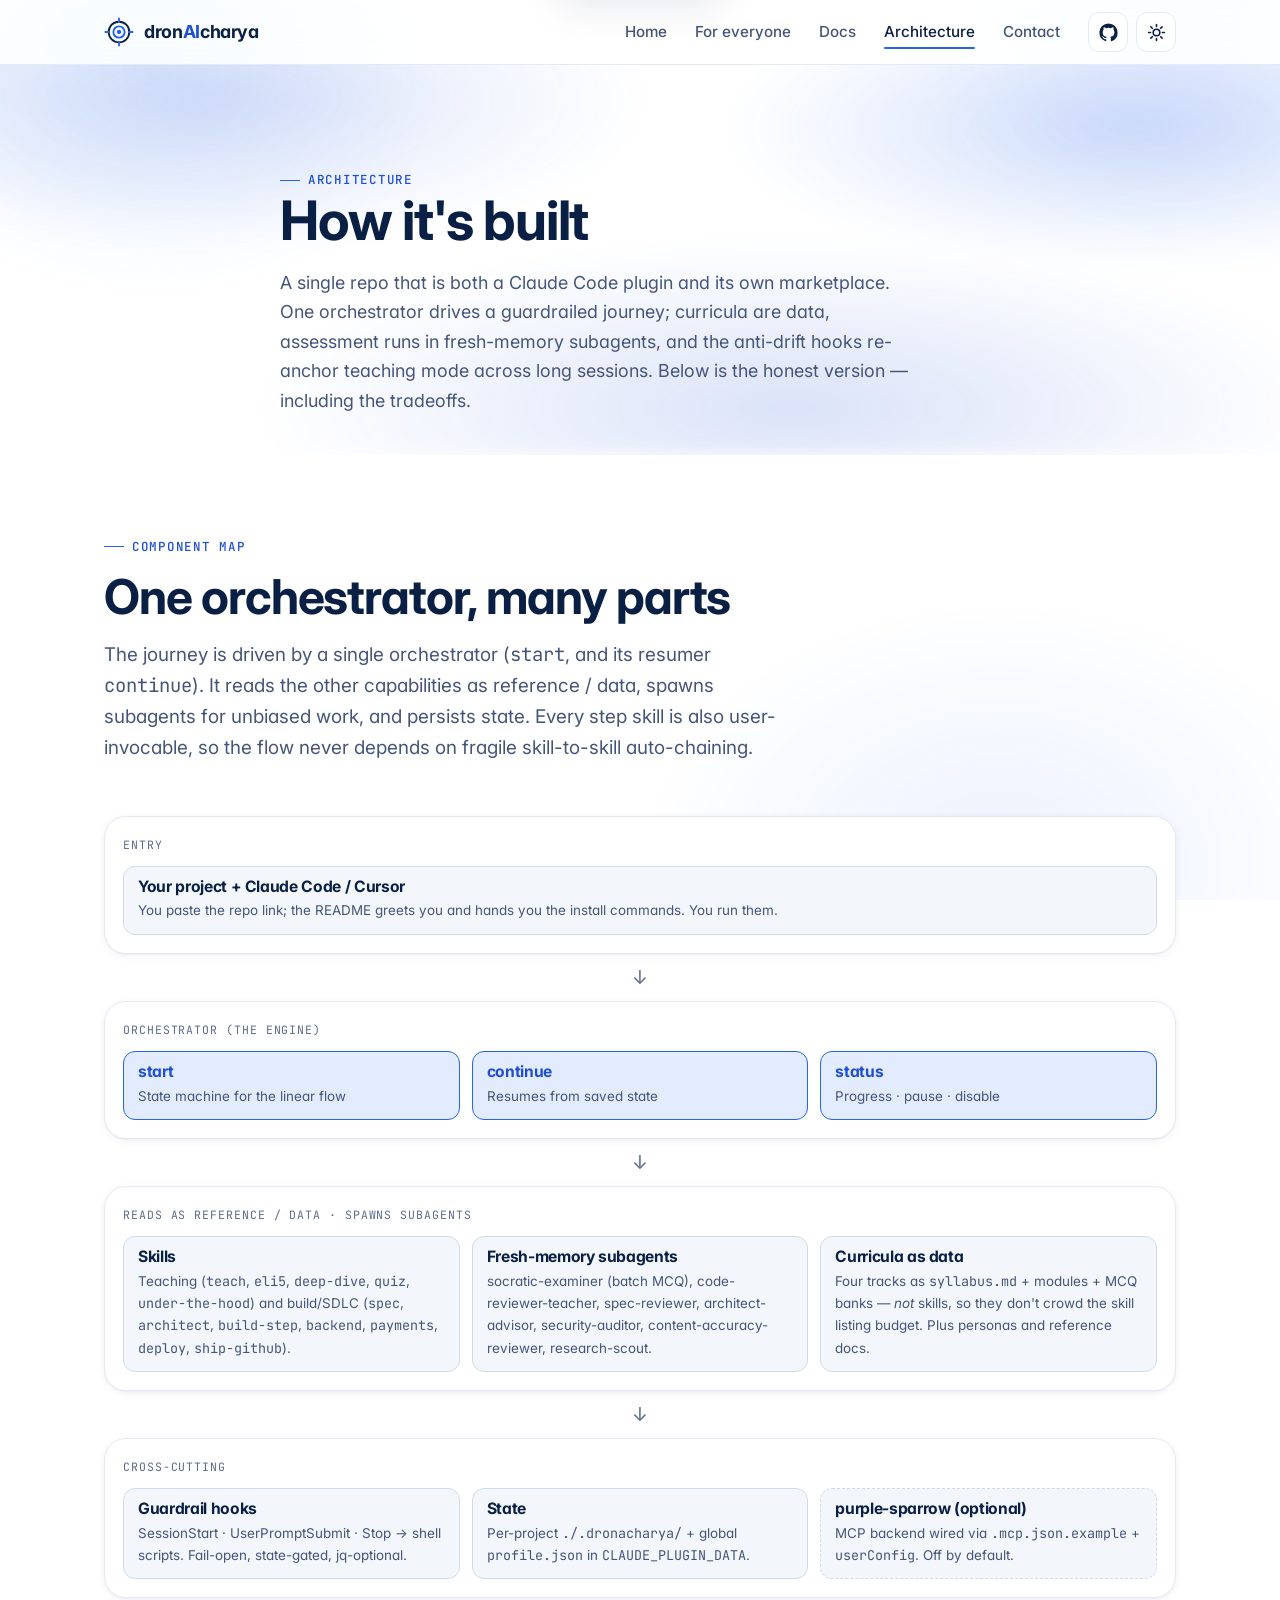
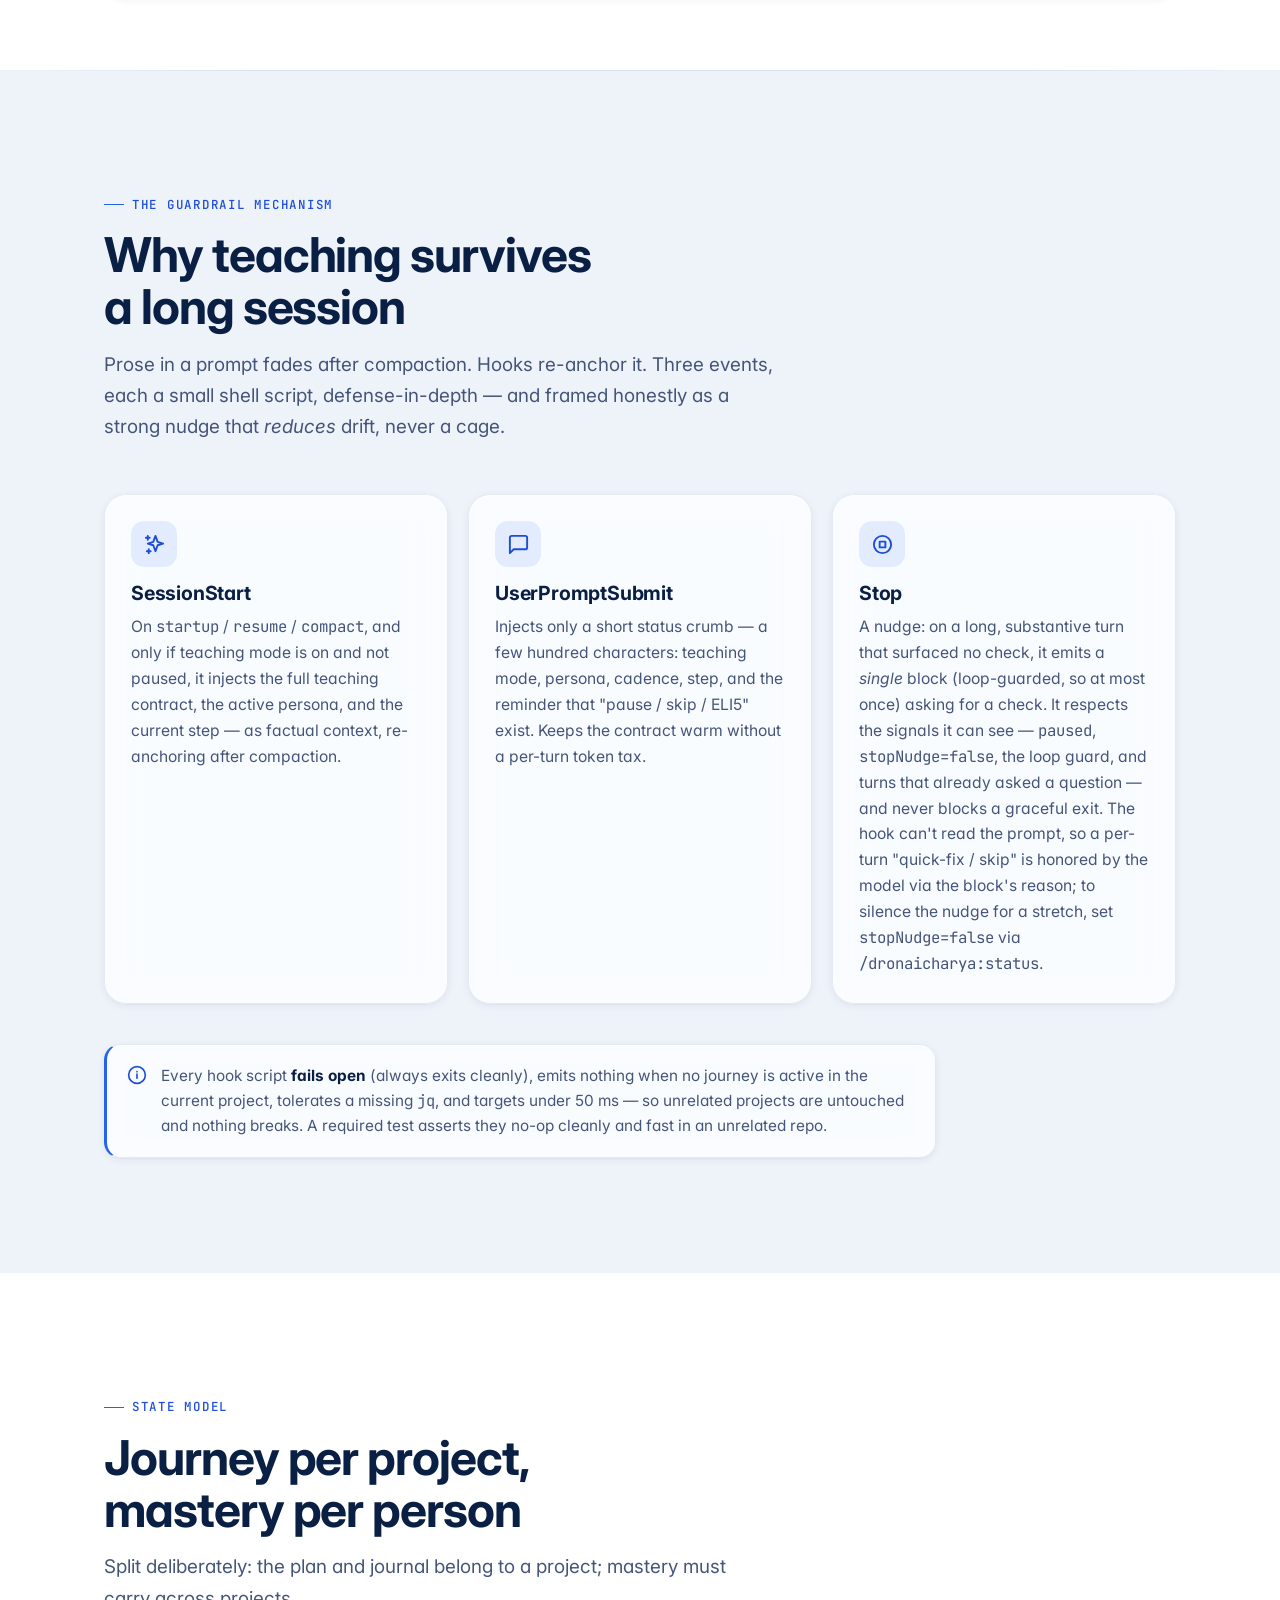
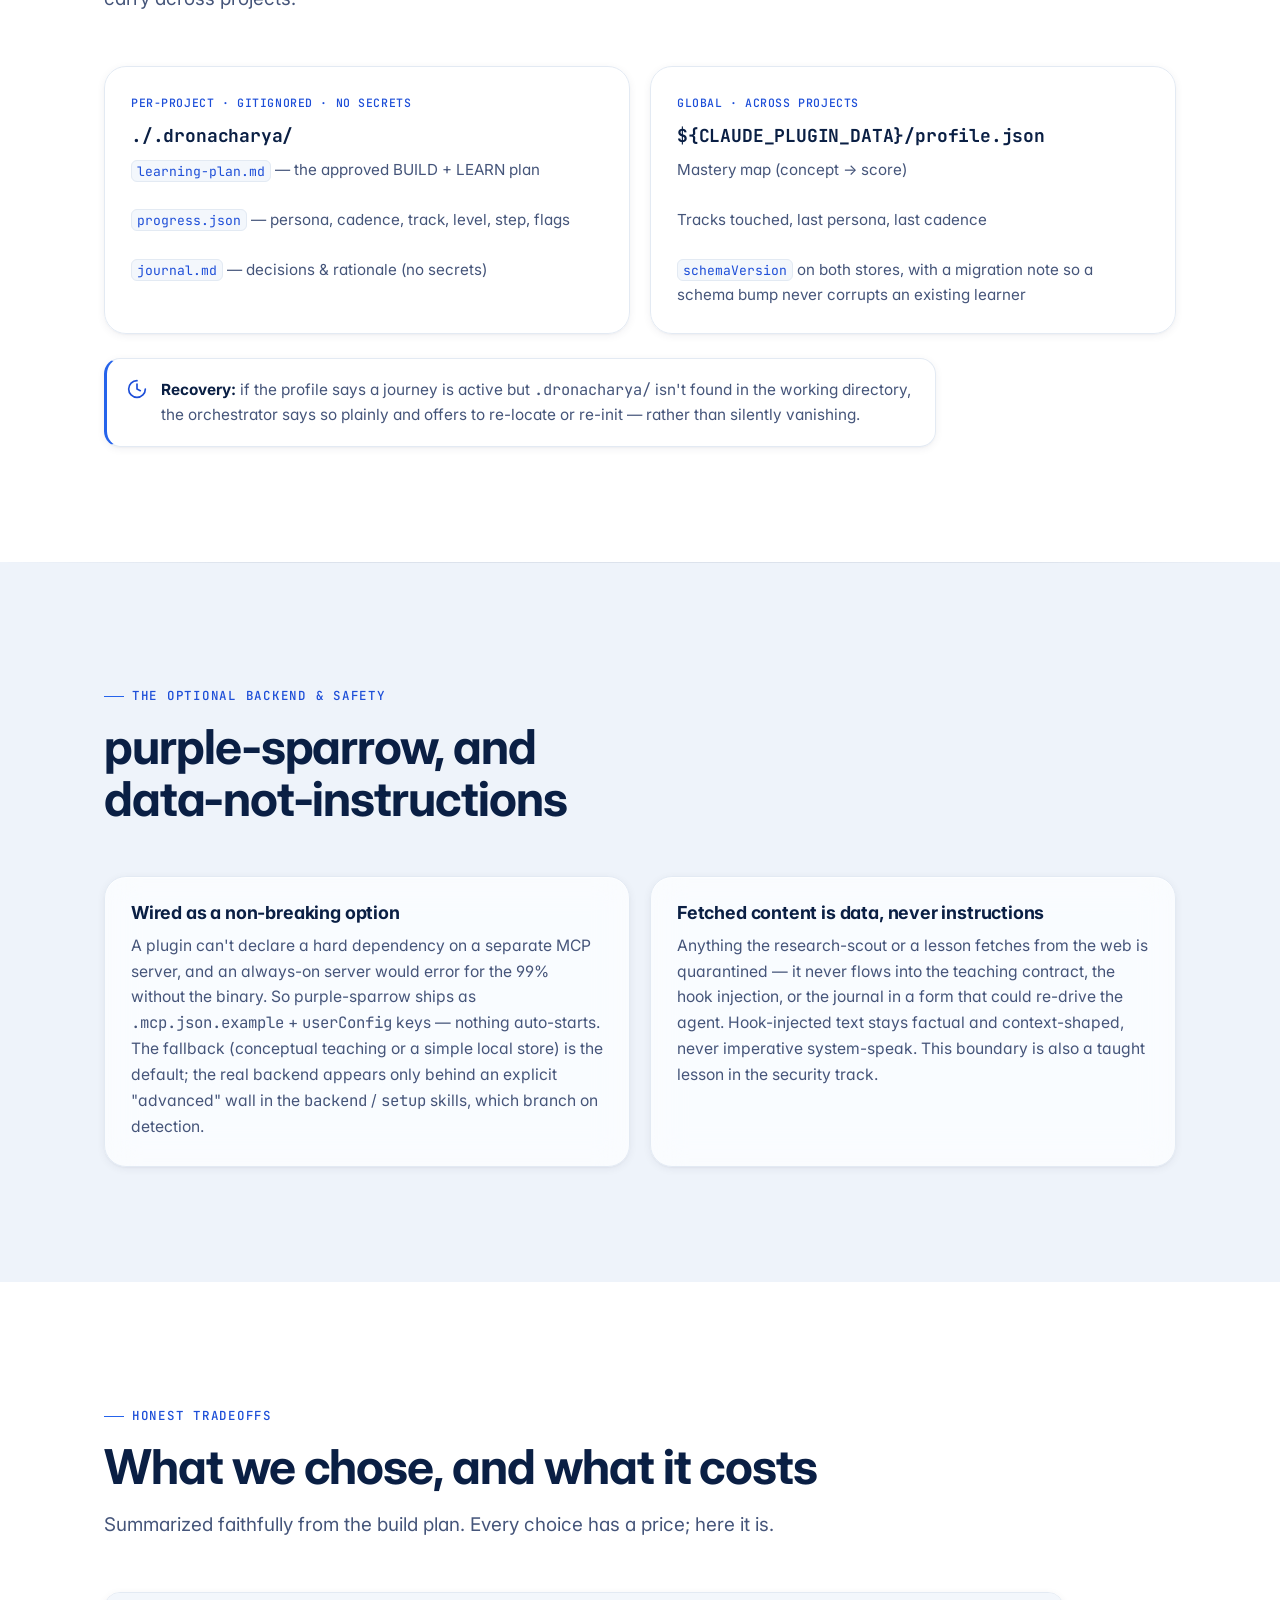
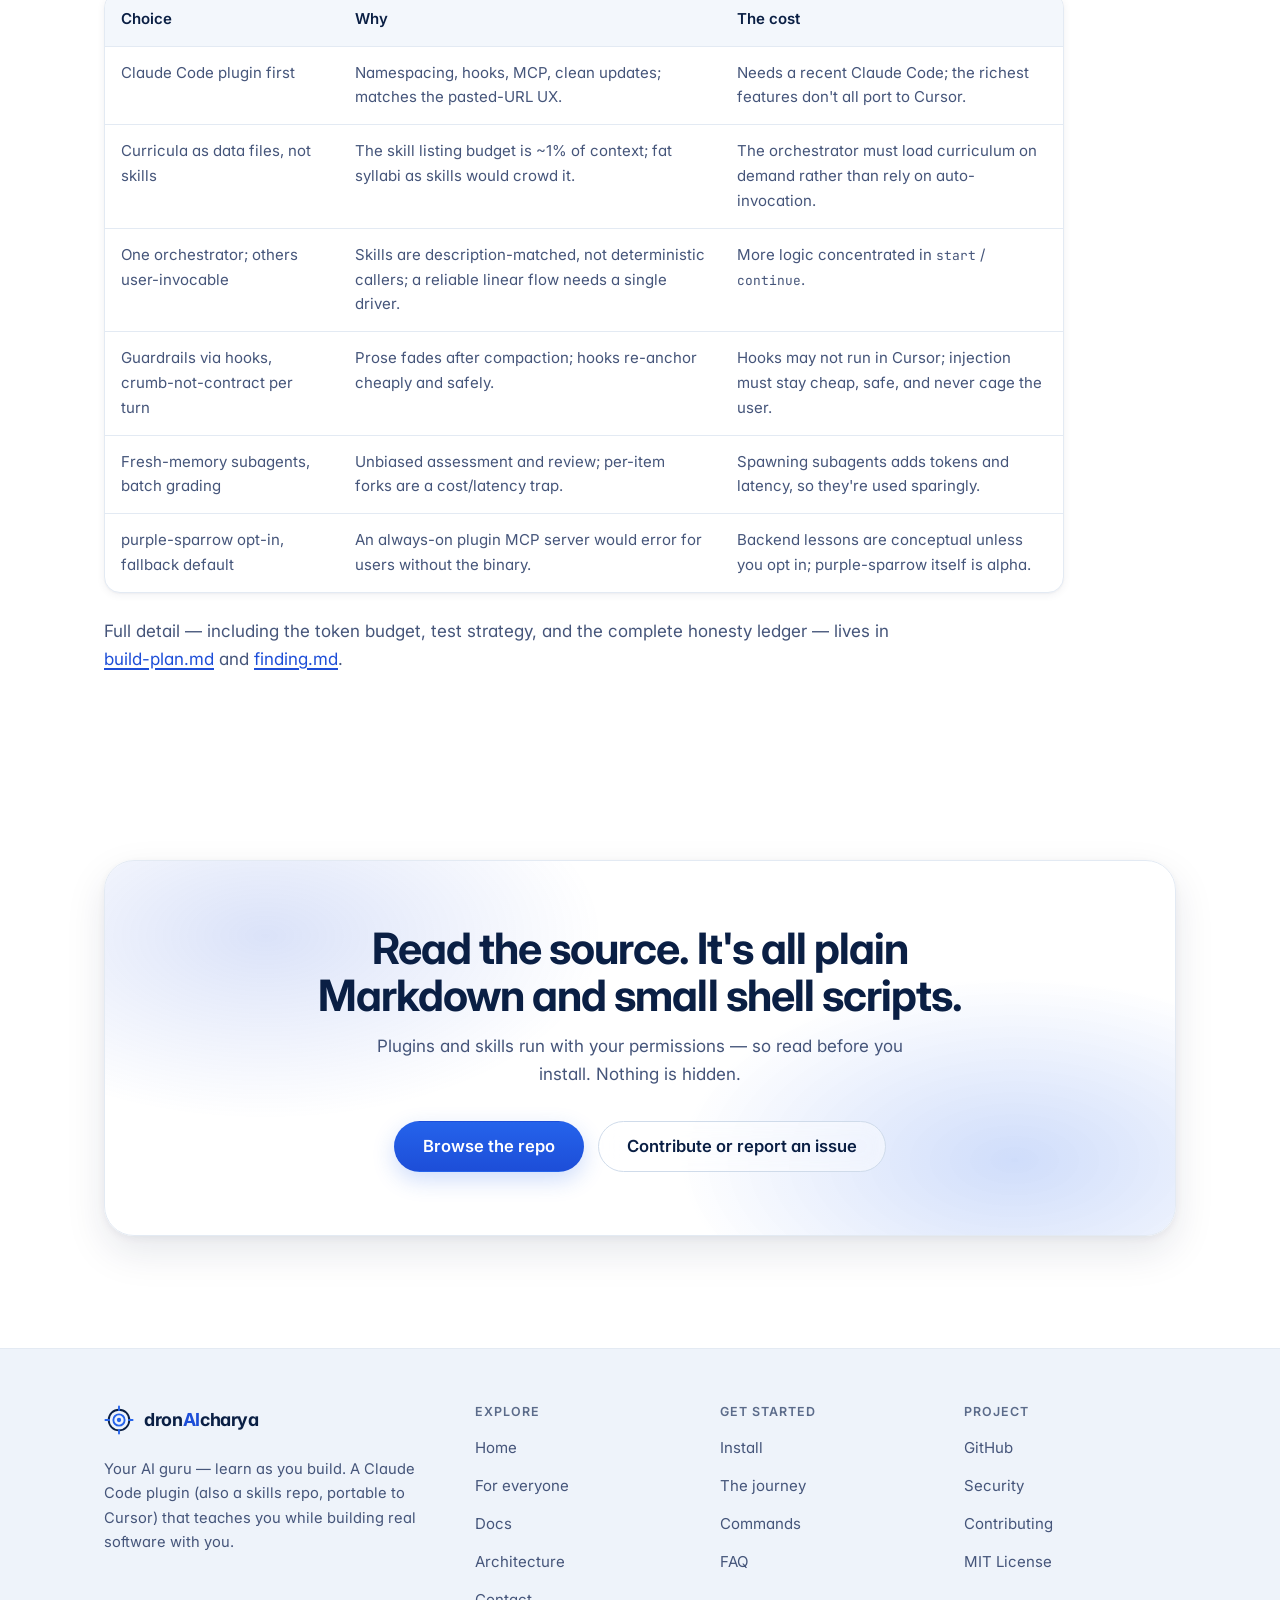
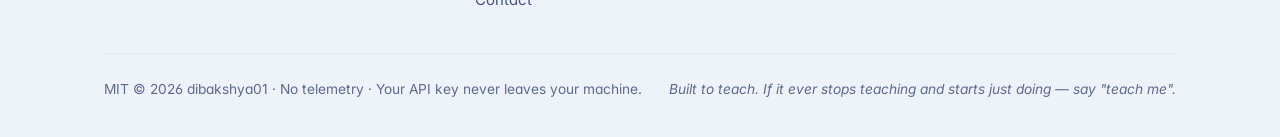
==== commit 5cf81ddd: "Redesign site: blue/white glassmorphism ("Clarity" — Azure × Ivory) Re-skin the landing site to a Mc" ====
--- a/docs/architecture.html
+++ b/docs/architecture.html
@@ -15,7 +15,7 @@
   <script>(function(){try{var t=localStorage.getItem('dron-theme');if(t==='dark'||t==='light'){document.documentElement.setAttribute('data-theme',t);}}catch(e){}})();</script>
   <link rel="preconnect" href="https://fonts.googleapis.com">
   <link rel="preconnect" href="https://fonts.gstatic.com" crossorigin>
-  <link href="https://fonts.googleapis.com/css2?family=Space+Grotesk:wght@500;700&family=Inter:wght@400;500;600&family=JetBrains+Mono:wght@400;500&display=swap" rel="stylesheet">
+  <link href="https://fonts.googleapis.com/css2?family=Inter:wght@400;500;600;700&family=JetBrains+Mono:wght@400;500&display=swap" rel="stylesheet">
   <link rel="stylesheet" href="assets/styles.css">
   <noscript><style>[data-reveal]{opacity:1!important;transform:none!important}</style></noscript>
   <style>
@@ -45,10 +45,10 @@
     <nav class="container nav" aria-label="Primary">
       <a class="brand" href="index.html" aria-label="dronAIcharya — home">
         <svg class="mark" viewBox="0 0 32 32" fill="none" stroke="currentColor" aria-hidden="true">
-          <circle cx="20" cy="12.5" r="7" stroke-width="2"/>
-          <circle cx="20" cy="12.5" r="2.6" stroke="none" style="fill:var(--accent)"/>
-          <path d="M5 27 C 9 21, 13 17, 17.3 13.9" stroke-width="2.4" stroke-linecap="round"/>
-          <path d="M17.3 13.9 L 13 14.6 M17.3 13.9 L 14.9 18.3" stroke-width="2.4" stroke-linecap="round"/>
+          <circle cx="16" cy="16" r="11" stroke-width="2"/>
+          <circle cx="16" cy="16" r="6" stroke="var(--accent)" stroke-width="2"/>
+          <circle cx="16" cy="16" r="2.3" stroke="none" style="fill:var(--accent)"/>
+          <path d="M16 1.5v4M16 26.5v4M1.5 16h4M26.5 16h4" stroke="var(--accent)" stroke-width="2" stroke-linecap="round"/>
         </svg>
         <span>dron<span class="wm-ai">AI</span>charya</span>
       </a>
@@ -263,10 +263,10 @@
         <div class="footer-brand">
           <a class="brand" href="index.html" aria-label="dronAIcharya — home">
             <svg class="mark" viewBox="0 0 32 32" fill="none" stroke="currentColor" aria-hidden="true">
-              <circle cx="20" cy="12.5" r="7" stroke-width="2"/>
-              <circle cx="20" cy="12.5" r="2.6" stroke="none" style="fill:var(--accent)"/>
-              <path d="M5 27 C 9 21, 13 17, 17.3 13.9" stroke-width="2.4" stroke-linecap="round"/>
-              <path d="M17.3 13.9 L 13 14.6 M17.3 13.9 L 14.9 18.3" stroke-width="2.4" stroke-linecap="round"/>
+              <circle cx="16" cy="16" r="11" stroke-width="2"/>
+              <circle cx="16" cy="16" r="6" stroke="var(--accent)" stroke-width="2"/>
+              <circle cx="16" cy="16" r="2.3" stroke="none" style="fill:var(--accent)"/>
+              <path d="M16 1.5v4M16 26.5v4M1.5 16h4M26.5 16h4" stroke="var(--accent)" stroke-width="2" stroke-linecap="round"/>
             </svg>
             <span>dron<span class="wm-ai">AI</span>charya</span>
           </a>
--- a/docs/assets/styles.css
+++ b/docs/assets/styles.css
@@ -1,60 +1,67 @@
 /* ==========================================================================
-   dronAIcharya — "Taking Aim"
-   Visual system: deep twilight indigo (precision) + saffron/amber (the arrow,
-   dawn light, teaching warmth). Space Grotesk display, Inter body,
-   JetBrains Mono for commands. Motion = the arc of aim.
+   dronAIcharya — "Clarity"
+   Visual system: cool ivory & near-white backgrounds, deep navy ink, one
+   confident cobalt accent, and tasteful frosted glass over a very subtle
+   azure → periwinkle aurora. McKinsey authority × Apple minimalism.
+   Inter (display + body), JetBrains Mono for code. Motion = calm precision.
    ========================================================================== */
 
-/* ---- Design tokens: light (default) ---------------------------------- */
+/* ---- Design tokens: light (primary) ---------------------------------- */
 :root {
   color-scheme: light;
 
-  --bg:            #F6F4EF;
-  --bg-2:          #EFECE2;
-  --surface:       #FFFFFF;
-  --surface-2:     #FBF9F4;
-  --text:          #1B1D2E;
-  --muted:         #54576B;
-  --faint:         #7E8193;
-  --border:        #E4E0D5;
-  --border-strong: #D4CFC1;
-
-  --brand:         #3C3F86;  /* twilight indigo — links, structure */
-  --brand-2:       #4F54A8;
-  --accent:        #E78A1E;  /* saffron — the arrow / aim / dawn (fills, strokes, glows) */
-  --accent-ink:    #9C4E0A;  /* amber text that meets AA on light */
-  --accent-text:   #A85209;  /* deep saffron for larger amber text (AA ≥4.5 on light) */
-  --accent-soft:   #FBEAD3;
-  --on-accent:     #1B1D2E;  /* dark ink on amber fills (high-vis marker) */
-  --accent-glow:   rgba(231, 138, 30, .30);
-  --brand-glow:    rgba(60, 63, 134, .20);
-
-  --btn-primary-bg:   var(--accent);
-  --btn-primary-text: var(--on-accent);
-
-  --ring:          #3C3F86;
-  --ring-glow:     rgba(231, 138, 30, .45);
-
-  /* richer aurora / glow field (decorative only) */
-  --aurora-1:      rgba(231, 138, 30, .26);
-  --aurora-2:      rgba(60, 63, 134, .32);
-  --aurora-3:      rgba(79, 84, 168, .22);
-  --spark:         rgba(231, 138, 30, .55);
-  --grain-opacity: .045;
-  --seam:          rgba(27, 29, 46, .10);
-  --sheen:         rgba(231, 138, 30, .22);
-
-  --shadow-sm: 0 1px 2px rgb(27 29 46 / .05), 0 2px 6px rgb(27 29 46 / .05);
-  --shadow-md: 0 2px 6px rgb(27 29 46 / .06), 0 12px 32px rgb(27 29 46 / .09);
-  --shadow-lg: 0 8px 24px rgb(27 29 46 / .10), 0 24px 60px rgb(27 29 46 / .12);
+  --bg:            #FFFFFF;
+  --bg-2:          #EEF3FA;   /* cool near-white — alternate bands */
+  --surface:       #FFFFFF;   /* opaque fallback for glass */
+  --surface-2:     #F3F7FC;   /* insets, code blocks */
+  --text:          #0A1F44;   /* deep navy ink */
+  --muted:         #45557A;   /* slate-blue */
+  --faint:         #5B6B8A;   /* dimmer slate (still AA on light) */
+  --border:        #E3EAF3;   /* hairline */
+  --border-strong: #CFDBEA;
+
+  --brand:         #1D4ED8;   /* authority blue — links, structure */
+  --brand-2:       #2563EB;
+  --accent:        #2563EB;   /* confident cobalt — strokes, fills, highlights */
+  --accent-ink:    #1D4ED8;   /* accent TEXT that meets AA on light */
+  --accent-text:   #1D4ED8;   /* wordmark "AI" + larger accent text */
+  --accent-soft:   #E3ECFE;   /* soft blue chip / icon field */
+  --on-accent:     #FFFFFF;   /* text on cobalt fills (light) */
+  --accent-glow:   rgba(37, 99, 235, .22);
+  --brand-glow:    rgba(29, 78, 216, .16);
+
+  --btn-primary-bg:   linear-gradient(180deg, #2563EB, #1D4ED8);
+  --btn-primary-text: #FFFFFF;
+
+  --ring:          #1D4ED8;
+  --ring-glow:     rgba(37, 99, 235, .42);
+
+  /* very subtle aurora / wash field (decorative only) */
+  --aurora-1:      rgba(56, 139, 253, .20);   /* azure */
+  --aurora-2:      rgba(37, 99, 235, .18);     /* cobalt */
+  --aurora-3:      rgba(125, 170, 255, .18);   /* periwinkle */
+  --spark:         rgba(37, 99, 235, .55);
+  --grain-opacity: .025;
+  --seam:          rgba(10, 31, 68, .08);
+  --sheen:         rgba(37, 99, 235, .14);
+
+  /* glassmorphism */
+  --glass-bg:        rgba(255, 255, 255, .70);
+  --glass-2:         rgba(255, 255, 255, .55);
+  --glass-border:    rgba(255, 255, 255, .80);
+  --glass-highlight: rgba(255, 255, 255, .62);
+
+  --shadow-sm: 0 1px 2px rgb(10 31 68 / .04), 0 2px 8px rgb(10 31 68 / .06);
+  --shadow-md: 0 2px 8px rgb(10 31 68 / .06), 0 16px 40px rgb(10 31 68 / .10);
+  --shadow-lg: 0 10px 30px rgb(10 31 68 / .10), 0 30px 70px rgb(10 31 68 / .14);
 
   --maxw: 1120px;
-  --radius-sm: 8px;
-  --radius:    14px;
+  --radius-sm: 10px;
+  --radius:    16px;
   --radius-lg: 22px;
-  --radius-xl: 28px;
-
-  --font-display: "Space Grotesk", ui-sans-serif, system-ui, sans-serif;
+  --radius-xl: 30px;
+
+  --font-display: "Inter", ui-sans-serif, system-ui, -apple-system, sans-serif;
   --font-body:    "Inter", ui-sans-serif, system-ui, -apple-system, sans-serif;
   --font-mono:    "JetBrains Mono", ui-monospace, "SF Mono", Menlo, monospace;
 
@@ -65,85 +72,95 @@
 @media (prefers-color-scheme: dark) {
   :root:not([data-theme="light"]) {
     color-scheme: dark;
-    --bg:            #0E0F1A;
-    --bg-2:          #0A0B14;
-    --surface:       #161829;
-    --surface-2:     #1E2138;
-    --text:          #ECEAF2;
-    --muted:         #A4A7BE;
-    --faint:         #717592;
-    --border:        #282B45;
-    --border-strong: #363A5C;
-
-    --brand:         #9095E6;
-    --brand-2:       #AAAEF2;
-    --accent:        #F4A62E;
-    --accent-ink:    #F4A62E;
-    --accent-text:   #F4A62E;
-    --accent-soft:   #2A2237;
-    --on-accent:     #141524;
-    --accent-glow:   rgba(244, 166, 46, .26);
-    --brand-glow:    rgba(144, 149, 230, .22);
-
-    --btn-primary-bg:   var(--accent);
-    --btn-primary-text: var(--on-accent);
-
-    --ring:          #9095E6;
-    --ring-glow:     rgba(244, 166, 46, .50);
-
-    --aurora-1:      rgba(244, 166, 46, .20);
-    --aurora-2:      rgba(120, 126, 240, .26);
-    --aurora-3:      rgba(144, 149, 230, .18);
-    --spark:         rgba(244, 166, 46, .7);
-    --grain-opacity: .06;
-    --seam:          rgba(255, 255, 255, .06);
-    --sheen:         rgba(244, 166, 46, .20);
-
-    --shadow-sm: 0 1px 2px rgb(0 0 0 / .4);
-    --shadow-md: 0 2px 8px rgb(0 0 0 / .4), 0 16px 40px rgb(0 0 0 / .45);
-    --shadow-lg: 0 10px 30px rgb(0 0 0 / .5), 0 30px 70px rgb(0 0 0 / .55);
+    --bg:            #0A1226;
+    --bg-2:          #070E1F;
+    --surface:       #0F1B33;
+    --surface-2:     #13203B;
+    --text:          #EAF0FB;
+    --muted:         #A7B6D4;
+    --faint:         #7E8DB0;
+    --border:        #22304F;
+    --border-strong: #30416A;
+
+    --brand:         #7DA9FF;
+    --brand-2:       #9DC0FF;
+    --accent:        #60A5FA;
+    --accent-ink:    #8CC0FF;
+    --accent-text:   #8CC0FF;
+    --accent-soft:   #15284A;
+    --on-accent:     #06142E;
+    --accent-glow:   rgba(96, 165, 250, .30);
+    --brand-glow:    rgba(125, 169, 255, .22);
+
+    --btn-primary-bg:   linear-gradient(180deg, #2563EB, #1D4ED8);
+    --btn-primary-text: #FFFFFF;
+
+    --ring:          #8CC0FF;
+    --ring-glow:     rgba(96, 165, 250, .55);
+
+    --aurora-1:      rgba(56, 139, 253, .22);
+    --aurora-2:      rgba(37, 99, 235, .26);
+    --aurora-3:      rgba(125, 170, 255, .18);
+    --spark:         rgba(96, 165, 250, .7);
+    --grain-opacity: .05;
+    --seam:          rgba(255, 255, 255, .07);
+    --sheen:         rgba(96, 165, 250, .20);
+
+    --glass-bg:        rgba(17, 29, 54, .62);
+    --glass-2:         rgba(17, 29, 54, .48);
+    --glass-border:    rgba(255, 255, 255, .09);
+    --glass-highlight: rgba(255, 255, 255, .07);
+
+    --shadow-sm: 0 1px 2px rgb(0 0 0 / .45);
+    --shadow-md: 0 2px 10px rgb(0 0 0 / .45), 0 18px 44px rgb(0 0 0 / .5);
+    --shadow-lg: 0 12px 34px rgb(0 0 0 / .55), 0 34px 80px rgb(0 0 0 / .6);
   }
 }
 
 :root[data-theme="dark"] {
   color-scheme: dark;
-  --bg:            #0E0F1A;
-  --bg-2:          #0A0B14;
-  --surface:       #161829;
-  --surface-2:     #1E2138;
-  --text:          #ECEAF2;
-  --muted:         #A4A7BE;
-  --faint:         #717592;
-  --border:        #282B45;
-  --border-strong: #363A5C;
-
-  --brand:         #9095E6;
-  --brand-2:       #AAAEF2;
-  --accent:        #F4A62E;
-  --accent-ink:    #F4A62E;
-  --accent-text:   #F4A62E;
-  --accent-soft:   #2A2237;
-  --on-accent:     #141524;
-  --accent-glow:   rgba(244, 166, 46, .26);
-  --brand-glow:    rgba(144, 149, 230, .22);
-
-  --btn-primary-bg:   var(--accent);
-  --btn-primary-text: var(--on-accent);
-
-  --ring:          #9095E6;
-  --ring-glow:     rgba(244, 166, 46, .50);
-
-  --aurora-1:      rgba(244, 166, 46, .20);
-  --aurora-2:      rgba(120, 126, 240, .26);
-  --aurora-3:      rgba(144, 149, 230, .18);
-  --spark:         rgba(244, 166, 46, .7);
-  --grain-opacity: .06;
-  --seam:          rgba(255, 255, 255, .06);
-  --sheen:         rgba(244, 166, 46, .20);
-
-  --shadow-sm: 0 1px 2px rgb(0 0 0 / .4);
-  --shadow-md: 0 2px 8px rgb(0 0 0 / .4), 0 16px 40px rgb(0 0 0 / .45);
-  --shadow-lg: 0 10px 30px rgb(0 0 0 / .5), 0 30px 70px rgb(0 0 0 / .55);
+  --bg:            #0A1226;
+  --bg-2:          #070E1F;
+  --surface:       #0F1B33;
+  --surface-2:     #13203B;
+  --text:          #EAF0FB;
+  --muted:         #A7B6D4;
+  --faint:         #7E8DB0;
+  --border:        #22304F;
+  --border-strong: #30416A;
+
+  --brand:         #7DA9FF;
+  --brand-2:       #9DC0FF;
+  --accent:        #60A5FA;
+  --accent-ink:    #8CC0FF;
+  --accent-text:   #8CC0FF;
+  --accent-soft:   #15284A;
+  --on-accent:     #06142E;
+  --accent-glow:   rgba(96, 165, 250, .30);
+  --brand-glow:    rgba(125, 169, 255, .22);
+
+  --btn-primary-bg:   linear-gradient(180deg, #2563EB, #1D4ED8);
+  --btn-primary-text: #FFFFFF;
+
+  --ring:          #8CC0FF;
+  --ring-glow:     rgba(96, 165, 250, .55);
+
+  --aurora-1:      rgba(56, 139, 253, .22);
+  --aurora-2:      rgba(37, 99, 235, .26);
+  --aurora-3:      rgba(125, 170, 255, .18);
+  --spark:         rgba(96, 165, 250, .7);
+  --grain-opacity: .05;
+  --seam:          rgba(255, 255, 255, .07);
+  --sheen:         rgba(96, 165, 250, .20);
+
+  --glass-bg:        rgba(17, 29, 54, .62);
+  --glass-2:         rgba(17, 29, 54, .48);
+  --glass-border:    rgba(255, 255, 255, .09);
+  --glass-highlight: rgba(255, 255, 255, .07);
+
+  --shadow-sm: 0 1px 2px rgb(0 0 0 / .45);
+  --shadow-md: 0 2px 10px rgb(0 0 0 / .45), 0 18px 44px rgb(0 0 0 / .5);
+  --shadow-lg: 0 12px 34px rgb(0 0 0 / .55), 0 34px 80px rgb(0 0 0 / .6);
 }
 
 /* ---- Reset / base ---------------------------------------------------- */
@@ -157,6 +174,7 @@
 }
 
 body {
+  position: relative;
   font-family: var(--font-body);
   background: var(--bg);
   color: var(--text);
@@ -168,6 +186,21 @@
   font-feature-settings: "cv11", "ss01";
 }
 
+/* Whole-page luminous wash so glass always has a faint cool field to
+   refract. Extremely subtle — does not affect text contrast. */
+body::before {
+  content: "";
+  position: fixed;
+  inset: 0;
+  z-index: 0;
+  pointer-events: none;
+  background:
+    radial-gradient(38% 42% at 12% 8%,  var(--aurora-1) 0%, transparent 60%),
+    radial-gradient(34% 40% at 92% 4%,  var(--aurora-3) 0%, transparent 58%),
+    radial-gradient(44% 46% at 78% 96%, var(--aurora-2) 0%, transparent 64%);
+  opacity: .5;
+}
+
 img, svg { display: block; max-width: 100%; }
 a { color: var(--brand); text-decoration-thickness: 1.5px; text-underline-offset: 3px; }
 a:hover { color: var(--brand-2); }
@@ -175,7 +208,7 @@
 h1, h2, h3, h4 {
   font-family: var(--font-display);
   line-height: 1.08;
-  letter-spacing: -0.02em;
+  letter-spacing: -0.022em;
   font-weight: 700;
   text-wrap: balance;
 }
@@ -188,7 +221,7 @@
 :focus-visible {
   outline: 3px solid var(--ring);
   outline-offset: 2px;
-  border-radius: 4px;
+  border-radius: 6px;
 }
 .skip-link {
   position: fixed;
@@ -216,7 +249,7 @@
 }
 @media (max-width: 560px) { .container { padding-inline: 16px; } }
 
-.section { padding-block: clamp(56px, 9vw, 112px); }
+.section { padding-block: clamp(56px, 9vw, 116px); }
 .section--tight { padding-block: clamp(40px, 6vw, 72px); }
 .section--alt { background: var(--bg-2); }
 
@@ -227,13 +260,13 @@
   font-family: var(--font-mono);
   font-size: .78rem;
   font-weight: 500;
-  letter-spacing: .12em;
+  letter-spacing: .14em;
   text-transform: uppercase;
   color: var(--accent-ink);
 }
 .eyebrow::before {
   content: "";
-  width: 18px; height: 1px;
+  width: 20px; height: 1px;
   background: var(--accent);
 }
 
@@ -276,12 +309,14 @@
 .btn--primary {
   background: var(--btn-primary-bg);
   color: var(--btn-primary-text);
-  box-shadow: 0 6px 20px var(--accent-glow);
-}
-.btn--primary:hover { --lift: -2px; box-shadow: 0 12px 30px var(--accent-glow); color: var(--btn-primary-text); }
+  box-shadow: 0 8px 22px var(--accent-glow);
+}
+.btn--primary:hover { --lift: -2px; box-shadow: 0 14px 34px var(--accent-glow); color: var(--btn-primary-text); }
 .btn--primary:active { --lift: 0px; }
 .btn--ghost {
-  background: transparent;
+  background: var(--glass-2);
+  -webkit-backdrop-filter: blur(10px);
+  backdrop-filter: blur(10px);
   color: var(--text);
   border-color: var(--border-strong);
 }
@@ -290,14 +325,14 @@
 .btn--sm { padding: 10px 16px; font-size: .9rem; }
 .btn--lg { padding: 16px 28px; font-size: 1.04rem; }
 
-/* ---- Header / nav ---------------------------------------------------- */
+/* ---- Header / nav (frosted glass) ------------------------------------ */
 .site-header {
   position: sticky;
   top: 0;
   z-index: 100;
-  background: color-mix(in srgb, var(--bg) 78%, transparent);
-  backdrop-filter: saturate(160%) blur(14px);
-  -webkit-backdrop-filter: saturate(160%) blur(14px);
+  background: color-mix(in srgb, var(--bg) 68%, transparent);
+  -webkit-backdrop-filter: saturate(180%) blur(18px);
+  backdrop-filter: saturate(180%) blur(18px);
   border-bottom: 1px solid var(--border);
 }
 .nav {
@@ -319,8 +354,8 @@
   margin-right: auto;
 }
 .brand:hover { color: var(--text); }
-.brand .mark { width: 30px; height: 30px; flex: none; transition: transform .4s var(--ease); }
-.brand:hover .mark { transform: rotate(-8deg); }
+.brand .mark { width: 30px; height: 30px; flex: none; transition: transform .5s var(--ease); }
+.brand:hover .mark { transform: rotate(90deg); }
 .brand .wm-ai { color: var(--accent-text); }
 
 .nav-links {
@@ -363,9 +398,11 @@
   align-items: center;
   justify-content: center;
   width: 40px; height: 40px;
-  border-radius: 10px;
+  border-radius: 11px;
   border: 1px solid var(--border);
-  background: var(--surface);
+  background: var(--glass-2);
+  -webkit-backdrop-filter: blur(10px);
+  backdrop-filter: blur(10px);
   color: var(--text);
   cursor: pointer;
   transition: transform .2s var(--ease), border-color .2s var(--ease), background-color .2s;
@@ -445,7 +482,8 @@
 }
 .hero h1 {
   font-size: clamp(2.5rem, 1.4rem + 5vw, 4.4rem);
-  letter-spacing: -0.035em;
+  letter-spacing: -0.038em;
+  font-weight: 700;
 }
 .hero h1 .accent { color: var(--accent-text); }
 .hero-sub {
@@ -471,7 +509,7 @@
 .hero-meta span { display: inline-flex; align-items: center; gap: 7px; }
 .hero-meta .dot { width: 6px; height: 6px; border-radius: 50%; background: var(--accent); flex: none; }
 
-/* Hero figure — the arc + target */
+/* Hero figure — precision lens + glass terminal */
 .hero-figure {
   position: relative;
   width: 100%;
@@ -484,44 +522,6 @@
   width: 100%;
 }
 .hero-figure svg { width: 100%; height: 100%; overflow: visible; }
-
-.arc-path {
-  stroke-dasharray: 1;
-  stroke-dashoffset: 1;
-  pathLength: 1;
-  animation: draw-arc 2s var(--ease) .25s forwards;
-}
-@keyframes draw-arc { to { stroke-dashoffset: 0; } }
-.arc-head { opacity: 0; animation: head-in .4s var(--ease) 1.9s forwards; }
-@keyframes head-in { to { opacity: 1; } }
-.target-ring {
-  transform-box: fill-box;
-  transform-origin: center;
-  opacity: 0;
-  animation: ring-in .6s var(--ease) forwards;
-}
-.target-ring.r1 { animation-delay: .1s; }
-.target-ring.r2 { animation-delay: .25s; }
-.target-ring.r3 { animation-delay: .4s; }
-@keyframes ring-in {
-  from { opacity: 0; transform: scale(.72); }
-  to   { opacity: 1; transform: scale(1); }
-}
-.target-core {
-  transform-box: fill-box;
-  transform-origin: center;
-  animation: core-pulse 2.6s ease-in-out 2.1s infinite;
-}
-@keyframes core-pulse {
-  0%, 100% { transform: scale(1); }
-  50%      { transform: scale(1.14); }
-}
-.spark {
-  transform-box: fill-box;
-  transform-origin: center;
-  opacity: 0;
-  animation: spark-in .5s var(--ease) 2.05s forwards;
-}
 
 /* ---- Scroll reveals -------------------------------------------------- */
 [data-reveal] {
@@ -536,18 +536,21 @@
 [data-reveal][data-delay="4"] { transition-delay: .32s; }
 [data-reveal][data-delay="5"] { transition-delay: .40s; }
 
-/* ---- Cards ----------------------------------------------------------- */
+/* ---- Cards (glass) --------------------------------------------------- */
 .card {
-  background: var(--surface);
+  position: relative;
+  background: var(--glass-bg);
+  -webkit-backdrop-filter: blur(16px) saturate(140%);
+  backdrop-filter: blur(16px) saturate(140%);
   border: 1px solid var(--border);
   border-radius: var(--radius-lg);
   padding: 26px;
-  box-shadow: var(--shadow-sm);
+  box-shadow: var(--shadow-sm), inset 0 1px 0 var(--glass-highlight);
   transition: transform .3s var(--ease), box-shadow .3s var(--ease), border-color .3s var(--ease);
 }
 .card--hover:hover {
   transform: translateY(-4px);
-  box-shadow: var(--shadow-md);
+  box-shadow: var(--shadow-md), inset 0 1px 0 var(--glass-highlight);
   border-color: var(--border-strong);
 }
 .card h3 { font-size: 1.22rem; letter-spacing: -0.01em; }
@@ -558,7 +561,7 @@
   align-items: center;
   justify-content: center;
   width: 46px; height: 46px;
-  border-radius: 12px;
+  border-radius: 13px;
   background: var(--accent-soft);
   color: var(--accent-ink);
   margin-bottom: 16px;
@@ -585,23 +588,26 @@
   font-size: .82rem;
   font-weight: 500;
 }
-.pill--accent { border-color: var(--accent); color: var(--accent-ink); background: var(--accent-soft); }
+.pill--accent { border-color: color-mix(in srgb, var(--accent) 45%, transparent); color: var(--accent-ink); background: var(--accent-soft); }
 .tag {
   font-family: var(--font-mono);
   font-size: .72rem;
-  letter-spacing: .04em;
+  letter-spacing: .05em;
   text-transform: uppercase;
   color: var(--accent-ink);
   font-weight: 500;
 }
 
-/* ---- Code / command block + copy ------------------------------------ */
+/* ---- Code / command block + copy (glass) ----------------------------- */
 .cmd {
   position: relative;
-  background: var(--surface-2);
+  min-width: 0;
+  background: var(--glass-bg);
+  -webkit-backdrop-filter: blur(16px) saturate(140%);
+  backdrop-filter: blur(16px) saturate(140%);
   border: 1px solid var(--border);
   border-radius: var(--radius);
-  box-shadow: var(--shadow-sm);
+  box-shadow: var(--shadow-sm), inset 0 1px 0 var(--glass-highlight);
   overflow: hidden;
 }
 .cmd-head {
@@ -610,7 +616,7 @@
   gap: 10px;
   padding: 10px 14px;
   border-bottom: 1px solid var(--border);
-  background: var(--surface);
+  background: color-mix(in srgb, var(--surface) 55%, transparent);
 }
 .cmd-dots { display: inline-flex; gap: 6px; }
 .cmd-dots i { width: 10px; height: 10px; border-radius: 50%; background: var(--border-strong); display: block; }
@@ -620,12 +626,15 @@
   display: flex;
   align-items: flex-start;
   gap: 12px;
+  min-width: 0;
   padding: 16px 14px 16px 18px;
+  background: color-mix(in srgb, var(--surface-2) 72%, transparent);
 }
 .cmd-body pre {
   margin: 0;
   overflow-x: auto;
   flex: 1;
+  min-width: 0;
   font-size: .9rem;
   line-height: 1.7;
   color: var(--text);
@@ -641,7 +650,7 @@
   align-items: center;
   gap: 6px;
   padding: 7px 12px;
-  border-radius: 9px;
+  border-radius: 10px;
   border: 1px solid var(--border-strong);
   background: var(--surface);
   color: var(--muted);
@@ -663,21 +672,24 @@
 @media (max-width: 820px) { .chooser { grid-template-columns: 1fr; } }
 .opt {
   position: relative;
-  background: var(--surface);
+  min-width: 0;
+  background: var(--glass-bg);
+  -webkit-backdrop-filter: blur(18px) saturate(150%);
+  backdrop-filter: blur(18px) saturate(150%);
   border: 1px solid var(--border);
   border-radius: var(--radius-lg);
   padding: 28px;
-  box-shadow: var(--shadow-sm);
+  box-shadow: var(--shadow-sm), inset 0 1px 0 var(--glass-highlight);
   display: flex;
   flex-direction: column;
   transition: transform .3s var(--ease), box-shadow .3s var(--ease), border-color .3s var(--ease);
 }
-.opt--primary { border-color: var(--accent); }
-.opt:hover { transform: translateY(-4px); box-shadow: var(--shadow-md); }
+.opt--primary { border-color: color-mix(in srgb, var(--accent) 55%, transparent); }
+.opt:hover { transform: translateY(-4px); box-shadow: var(--shadow-md), inset 0 1px 0 var(--glass-highlight); }
 .opt-badge {
   position: absolute;
   top: -12px; left: 28px;
-  background: var(--accent);
+  background: var(--btn-primary-bg);
   color: var(--on-accent);
   font-size: .72rem;
   font-weight: 700;
@@ -685,6 +697,7 @@
   text-transform: uppercase;
   padding: 4px 11px;
   border-radius: 999px;
+  box-shadow: 0 6px 16px var(--accent-glow);
 }
 .opt h3 { font-size: 1.3rem; }
 .opt .opt-sub { color: var(--muted); margin-top: 8px; font-size: .96rem; min-height: 3em; }
@@ -697,19 +710,21 @@
 .proscons .no  { color: var(--faint); flex: none; font-weight: 700; }
 @media (max-width: 440px) { .proscons { grid-template-columns: 1fr; } }
 
-/* ---- Personas -------------------------------------------------------- */
+/* ---- Personas (glass) ------------------------------------------------ */
 .persona {
-  background: var(--surface);
+  background: var(--glass-bg);
+  -webkit-backdrop-filter: blur(16px) saturate(140%);
+  backdrop-filter: blur(16px) saturate(140%);
   border: 1px solid var(--border);
   border-radius: var(--radius-lg);
   padding: 24px;
-  box-shadow: var(--shadow-sm);
+  box-shadow: var(--shadow-sm), inset 0 1px 0 var(--glass-highlight);
   transition: transform .3s var(--ease), box-shadow .3s var(--ease), border-color .3s var(--ease);
 }
-.persona:hover { transform: translateY(-4px); box-shadow: var(--shadow-md); border-color: var(--border-strong); }
+.persona:hover { transform: translateY(-4px); box-shadow: var(--shadow-md), inset 0 1px 0 var(--glass-highlight); border-color: var(--border-strong); }
 .persona .glyph {
   width: 48px; height: 48px;
-  border-radius: 12px;
+  border-radius: 13px;
   display: grid; place-items: center;
   background: var(--accent-soft);
   color: var(--accent-ink);
@@ -740,25 +755,27 @@
   color: var(--accent-ink);
   background: var(--accent-soft);
   width: 44px; height: 44px;
-  border-radius: 12px;
+  border-radius: 13px;
   display: grid; place-items: center;
 }
 .step .num::before { content: counter(step, decimal-leading-zero); }
 .step h3 { font-size: 1.15rem; }
 .step p { color: var(--muted); margin-top: 6px; font-size: .97rem; }
 
-/* ---- Tracks ---------------------------------------------------------- */
+/* ---- Tracks (glass) -------------------------------------------------- */
 .track {
-  background: var(--surface);
+  background: var(--glass-bg);
+  -webkit-backdrop-filter: blur(16px) saturate(140%);
+  backdrop-filter: blur(16px) saturate(140%);
   border: 1px solid var(--border);
   border-radius: var(--radius-lg);
   padding: 26px;
-  box-shadow: var(--shadow-sm);
+  box-shadow: var(--shadow-sm), inset 0 1px 0 var(--glass-highlight);
   display: flex;
   flex-direction: column;
   transition: transform .3s var(--ease), box-shadow .3s var(--ease), border-color .3s var(--ease);
 }
-.track:hover { transform: translateY(-4px); box-shadow: var(--shadow-md); border-color: var(--border-strong); }
+.track:hover { transform: translateY(-4px); box-shadow: var(--shadow-md), inset 0 1px 0 var(--glass-highlight); border-color: var(--border-strong); }
 .track .track-top { display: flex; align-items: center; justify-content: space-between; gap: 10px; }
 .track h3 { font-size: 1.24rem; }
 .track p { color: var(--muted); margin-top: 12px; font-size: .97rem; flex: 1; }
@@ -774,8 +791,8 @@
 .limit:last-child { border-bottom: 1px solid var(--border); }
 .limit .lx {
   flex: none;
-  width: 34px; height: 34px;
-  border-radius: 9px;
+  width: 36px; height: 36px;
+  border-radius: 11px;
   display: grid; place-items: center;
   background: var(--surface-2);
   border: 1px solid var(--border);
@@ -791,9 +808,12 @@
   gap: 14px;
   padding: 18px 20px;
   border-radius: var(--radius);
-  background: var(--surface-2);
+  background: var(--glass-bg);
+  -webkit-backdrop-filter: blur(14px) saturate(140%);
+  backdrop-filter: blur(14px) saturate(140%);
   border: 1px solid var(--border);
   border-left: 3px solid var(--accent);
+  box-shadow: var(--shadow-sm);
 }
 .callout .ci { flex: none; color: var(--accent-ink); margin-top: 2px; }
 .callout .ci svg { width: 20px; height: 20px; }
@@ -853,7 +873,7 @@
 .faq .faq-body { padding: 0 2px 20px; color: var(--muted); font-size: .98rem; }
 
 /* ---- Table ----------------------------------------------------------- */
-.table-wrap { overflow-x: auto; border: 1px solid var(--border); border-radius: var(--radius); }
+.table-wrap { overflow-x: auto; border: 1px solid var(--border); border-radius: var(--radius); background: var(--surface); box-shadow: var(--shadow-sm); }
 table { width: 100%; border-collapse: collapse; font-size: .94rem; min-width: 460px; }
 th, td { text-align: left; padding: 14px 16px; border-bottom: 1px solid var(--border); vertical-align: top; }
 th { font-family: var(--font-display); font-weight: 600; color: var(--text); background: var(--surface-2); }
@@ -861,16 +881,18 @@
 tr:last-child td { border-bottom: 0; }
 td code, th code { font-size: .86em; }
 
-/* ---- CTA band -------------------------------------------------------- */
+/* ---- CTA band (glass over gradient) ---------------------------------- */
 .cta-band {
   position: relative;
   overflow: hidden;
   border-radius: var(--radius-xl);
   border: 1px solid var(--border);
-  background: var(--surface);
+  background: var(--glass-bg);
+  -webkit-backdrop-filter: blur(20px) saturate(150%);
+  backdrop-filter: blur(20px) saturate(150%);
   padding: clamp(36px, 6vw, 64px);
   text-align: center;
-  box-shadow: var(--shadow-md);
+  box-shadow: var(--shadow-md), inset 0 1px 0 var(--glass-highlight);
 }
 .cta-band::before {
   content: "";
@@ -946,12 +968,12 @@
 .page-hero .lead { margin-top: 18px; max-width: 40rem; }
 
 /* ==========================================================================
-   LEVEL-UP LAYER — deeper motion & aesthetics ("The Marksman's Field").
+   LEVEL-UP LAYER — deeper motion & aesthetics ("Calm Precision").
    Everything here is decorative and fully neutralized by the reduced-motion
    block that follows. All content remains legible with motion off / JS off.
    ========================================================================== */
 
-/* ---- Scroll progress — "the bow being drawn" ------------------------- */
+/* ---- Scroll progress — a bright line of focus ------------------------ */
 .scroll-progress {
   position: fixed;
   top: 0; left: 0; right: 0;
@@ -959,7 +981,7 @@
   z-index: 300;
   transform: scaleX(0);
   transform-origin: 0 50%;
-  background: linear-gradient(90deg, var(--brand-2), var(--accent));
+  background: linear-gradient(90deg, var(--accent), var(--brand-2));
   box-shadow: 0 0 14px var(--accent-glow);
   pointer-events: none;
   will-change: transform;
@@ -976,7 +998,7 @@
   background-image: url("data:image/svg+xml,%3Csvg xmlns='http://www.w3.org/2000/svg' width='140' height='140'%3E%3Cfilter id='n'%3E%3CfeTurbulence type='fractalNoise' baseFrequency='0.82' numOctaves='2' stitchTiles='stitch'/%3E%3C/filter%3E%3Crect width='100%25' height='100%25' filter='url(%23n)'/%3E%3C/svg%3E");
   background-size: 140px 140px;
 }
-/* keep real content above the grain (skip-link keeps its own fixed position) */
+/* keep real content above the wash + grain (skip-link keeps its fixed pos) */
 .site-header, main, .site-footer { position: relative; z-index: 2; }
 
 /* ---- Section seam — soft transition between bands -------------------- */
@@ -1000,8 +1022,8 @@
     radial-gradient(34% 40% at 18% 24%, var(--aurora-2) 0%, transparent 62%),
     radial-gradient(40% 44% at 82% 26%, var(--aurora-1) 0%, transparent 60%),
     radial-gradient(48% 50% at 58% 94%, var(--aurora-3) 0%, transparent 68%);
-  filter: blur(22px) saturate(118%);
-  animation: aurora-drift 28s ease-in-out infinite alternate;
+  filter: blur(26px) saturate(120%);
+  animation: aurora-drift 30s ease-in-out infinite alternate;
   transform: translate3d(calc(var(--px, 0) * -0.6px), calc(var(--py, 0) * -0.6px), 0);
 }
 @keyframes aurora-drift {
@@ -1021,57 +1043,58 @@
   transform: translate3d(calc(var(--px, 0) * 1px), calc(var(--py, 0) * 1px), 0);
 }
 
-/* arc trailing glow + traveling comet */
-.arc-glow {
-  fill: none;
-  stroke: var(--accent);
-  stroke-width: 11;
-  stroke-linecap: round;
-  opacity: .42;
-  filter: blur(6px);
-  stroke-dasharray: 1;
-  stroke-dashoffset: 1;
-  animation: draw-arc 2s var(--ease) .25s forwards;
-}
-.arc-comet {
-  fill: var(--accent);
-  filter: drop-shadow(0 0 6px var(--spark));
+/* ---- Hero precision-lens motif --------------------------------------- */
+.lens-disc {
+  transform-box: view-box;
+  transform-origin: 200px 190px;
   opacity: 0;
-  animation: comet 2.05s var(--ease) .22s forwards;
-}
-@keyframes comet {
-  0%   { opacity: 0; transform: translate(40px, 350px) scale(.5); }
-  12%  { opacity: 1; }
-  25%  { transform: translate(87.9px, 312.1px) scale(1); }
-  50%  { transform: translate(130.5px, 272px) scale(1); }
-  75%  { transform: translate(173.9px, 227.4px) scale(1); }
-  90%  { opacity: 1; transform: translate(224px, 176px) scale(1.2); }
-  100% { opacity: 0; transform: translate(224px, 176px) scale(1.7); }
-}
-/* impact sparks pop as the comet reaches the bullseye (fixes a dormant
-   reference to an undefined keyframe in the original stylesheet) */
-@keyframes spark-in {
-  0%   { opacity: 0; transform: scale(.3); }
-  55%  { opacity: 1; transform: scale(1.35); }
-  100% { opacity: .92; transform: scale(1); }
-}
-
-/* lock-on reticle: slow ticks + radar scan */
-.reticle-ticks {
-  transform-box: fill-box;
-  transform-origin: center;
+  animation: lens-fade 1s var(--ease) .1s forwards;
+}
+.lens-guide { opacity: 0; animation: lens-fade 1.1s var(--ease) .5s forwards; }
+.lens-ring {
+  transform-box: view-box;
+  transform-origin: 200px 190px;
   opacity: 0;
-  animation: reticle-fade .8s ease .6s forwards, reticle-spin 54s linear infinite;
-}
-.reticle-scan {
-  transform-box: fill-box;
-  transform-origin: center;
+  animation: lens-ring-in .8s var(--ease) forwards;
+}
+.lens-ring.r1 { animation-delay: .18s; }
+.lens-ring.r2 { animation-delay: .34s; }
+.lens-ring.r3 { animation-delay: .50s; }
+@keyframes lens-ring-in {
+  from { opacity: 0; transform: scale(.82); }
+  to   { opacity: 1; transform: scale(1); }
+}
+@keyframes lens-fade { to { opacity: 1; } }
+
+.lens-rotor {
+  transform-box: view-box;
+  transform-origin: 200px 190px;
   opacity: 0;
-  animation: reticle-fade 1s ease 1s forwards, reticle-scan-spin 7s linear 1.2s infinite;
-}
-@keyframes reticle-fade { to { opacity: .55; } }
-@keyframes reticle-spin { to { transform: rotate(360deg); } }
-@keyframes reticle-scan-spin { to { transform: rotate(360deg); } }
+  animation: lens-fade 1s ease .9s forwards, lens-spin 26s linear 1s infinite;
+}
+@keyframes lens-spin { to { transform: rotate(360deg); } }
+.lens-scan { opacity: .5; }
+.lens-node { filter: drop-shadow(0 0 6px var(--spark)); }
+
+.lens-core {
+  transform-box: view-box;
+  transform-origin: 200px 190px;
+  animation: lens-core-pulse 3.4s ease-in-out 1.1s infinite;
+}
+@keyframes lens-core-pulse {
+  0%, 100% { transform: scale(1); opacity: 1; }
+  50%      { transform: scale(1.16); opacity: .88; }
+}
+
+.lens-sweep {
+  opacity: 0;
+  animation: lens-fade 1.4s ease 1.2s forwards, lens-sweep-move 7.5s ease-in-out 1.4s infinite;
+}
+@keyframes lens-sweep-move {
+  0%   { transform: translateX(-220px); }
+  55%  { transform: translateX(260px); }
+  100% { transform: translateX(260px); }
+}
 
 /* ---- Directional scroll-reveal variants ------------------------------ */
 [data-reveal="left"]  { transform: translateX(-28px); }
@@ -1079,7 +1102,7 @@
 [data-reveal="scale"] { transform: scale(.955); }
 [data-reveal].is-visible { opacity: 1; transform: none; }
 
-/* ---- Pointer-reactive 3D tilt + sheen on cards ----------------------- */
+/* ---- Pointer-reactive 3D tilt + cool sheen on cards ------------------ */
 .tilt {
   position: relative;
   overflow: hidden;
@@ -1099,7 +1122,7 @@
 .tilt:hover::after { opacity: 1; }
 .tilt > * { position: relative; z-index: 1; }
 
-/* ---- Install A/B segmented switch ------------------------------------ */
+/* ---- Install A/B segmented switch (glass) ---------------------------- */
 .install-switch {
   position: relative;
   display: inline-flex;
@@ -1108,8 +1131,10 @@
   margin-bottom: 26px;
   border-radius: 999px;
   border: 1px solid var(--border-strong);
-  background: var(--surface-2);
-  box-shadow: var(--shadow-sm);
+  background: var(--glass-bg);
+  -webkit-backdrop-filter: blur(14px) saturate(140%);
+  backdrop-filter: blur(14px) saturate(140%);
+  box-shadow: var(--shadow-sm), inset 0 1px 0 var(--glass-highlight);
 }
 .install-switch .switch-thumb {
   position: absolute;
@@ -1117,7 +1142,7 @@
   top: 5px; bottom: 5px; left: 5px;
   width: calc(50% - 5px);
   border-radius: 999px;
-  background: var(--accent);
+  background: var(--btn-primary-bg);
   box-shadow: 0 5px 16px var(--accent-glow);
   transform: translateX(var(--thumb, 0));
   transition: transform .38s var(--ease);
@@ -1201,7 +1226,7 @@
   color: var(--accent-ink);
   background: var(--accent-soft);
   width: 42px; height: 42px;
-  border-radius: 12px;
+  border-radius: 13px;
   display: grid; place-items: center;
   transition: transform .4s var(--ease), box-shadow .4s var(--ease);
 }
@@ -1218,13 +1243,15 @@
   .journey-stage { grid-template-columns: 44px 1fr; gap: 14px; }
 }
 
-/* ---- Decorative mock terminal (the guru's greeting) ------------------ */
+/* ---- Decorative mock terminal (the guru's greeting) — glass ---------- */
 .hero-terminal {
   margin-top: 24px;
   border: 1px solid var(--border);
   border-radius: var(--radius);
-  background: var(--surface-2);
-  box-shadow: var(--shadow-md);
+  background: var(--glass-bg);
+  -webkit-backdrop-filter: blur(18px) saturate(150%);
+  backdrop-filter: blur(18px) saturate(150%);
+  box-shadow: var(--shadow-md), inset 0 1px 0 var(--glass-highlight);
   overflow: hidden;
 }
 .term-head {
@@ -1233,7 +1260,7 @@
   gap: 9px;
   padding: 9px 13px;
   border-bottom: 1px solid var(--border);
-  background: var(--surface);
+  background: color-mix(in srgb, var(--surface) 55%, transparent);
 }
 .term-dots { display: inline-flex; gap: 6px; }
 .term-dots i { width: 9px; height: 9px; border-radius: 50%; background: var(--border-strong); display: block; }
@@ -1263,6 +1290,17 @@
 @keyframes term-blink { 50% { opacity: 0; } }
 
 /* ==========================================================================
+   Glass fallback — opaque panels where backdrop-filter is unsupported.
+   ========================================================================== */
+@supports not ((backdrop-filter: blur(2px)) or (-webkit-backdrop-filter: blur(2px))) {
+  .site-header { background: var(--surface); }
+  .card, .opt, .persona, .track, .cmd, .install-switch, .hero-terminal,
+  .cta-band, .callout, .icon-btn, .btn--ghost { background: var(--surface); }
+  .cmd-head, .term-head { background: var(--surface); }
+  .cmd-body { background: var(--surface-2); }
+}
+
+/* ==========================================================================
    Reduced motion — fully still. Content visible, no transforms, no keyframes.
    ========================================================================== */
 @media (prefers-reduced-motion: reduce) {
@@ -1275,19 +1313,22 @@
   }
   [data-reveal] { opacity: 1 !important; transform: none !important; }
   .hero-glow { animation: none !important; }
-  .arc-path { stroke-dashoffset: 0 !important; animation: none !important; }
-  .arc-head, .spark, .target-ring { opacity: 1 !important; transform: none !important; animation: none !important; }
-  .target-core { animation: none !important; transform: none !important; }
   .btn, .card, .opt, .track, .persona, .icon-btn, .copy-btn { transition: none !important; }
   .btn:hover, .card--hover:hover, .opt:hover, .track:hover, .persona:hover { transform: none !important; }
+
+  /* hero precision-lens — everything still, everything visible */
+  .lens-disc, .lens-guide, .lens-ring, .lens-rotor, .lens-scan, .lens-node,
+  .lens-core, .lens-sweep {
+    animation: none !important;
+    transform: none !important;
+    opacity: 1 !important;
+  }
+  .lens-sweep { opacity: 0 !important; }   /* hide the moving highlight entirely */
 
   /* level-up layer — everything still, everything visible */
   .scroll-progress, .hero-canvas { display: none !important; }
   .hero-aurora { animation: none !important; transform: none !important; }
   .hero-scene { transform: none !important; }
-  .arc-glow { stroke-dashoffset: 0 !important; animation: none !important; }
-  .arc-comet { opacity: 0 !important; animation: none !important; }
-  .reticle-ticks, .reticle-scan { animation: none !important; transform: none !important; opacity: .5 !important; }
   [data-reveal="left"], [data-reveal="right"], [data-reveal="scale"] { transform: none !important; opacity: 1 !important; }
   .tilt { transform: none !important; }
   .tilt::after { display: none !important; }
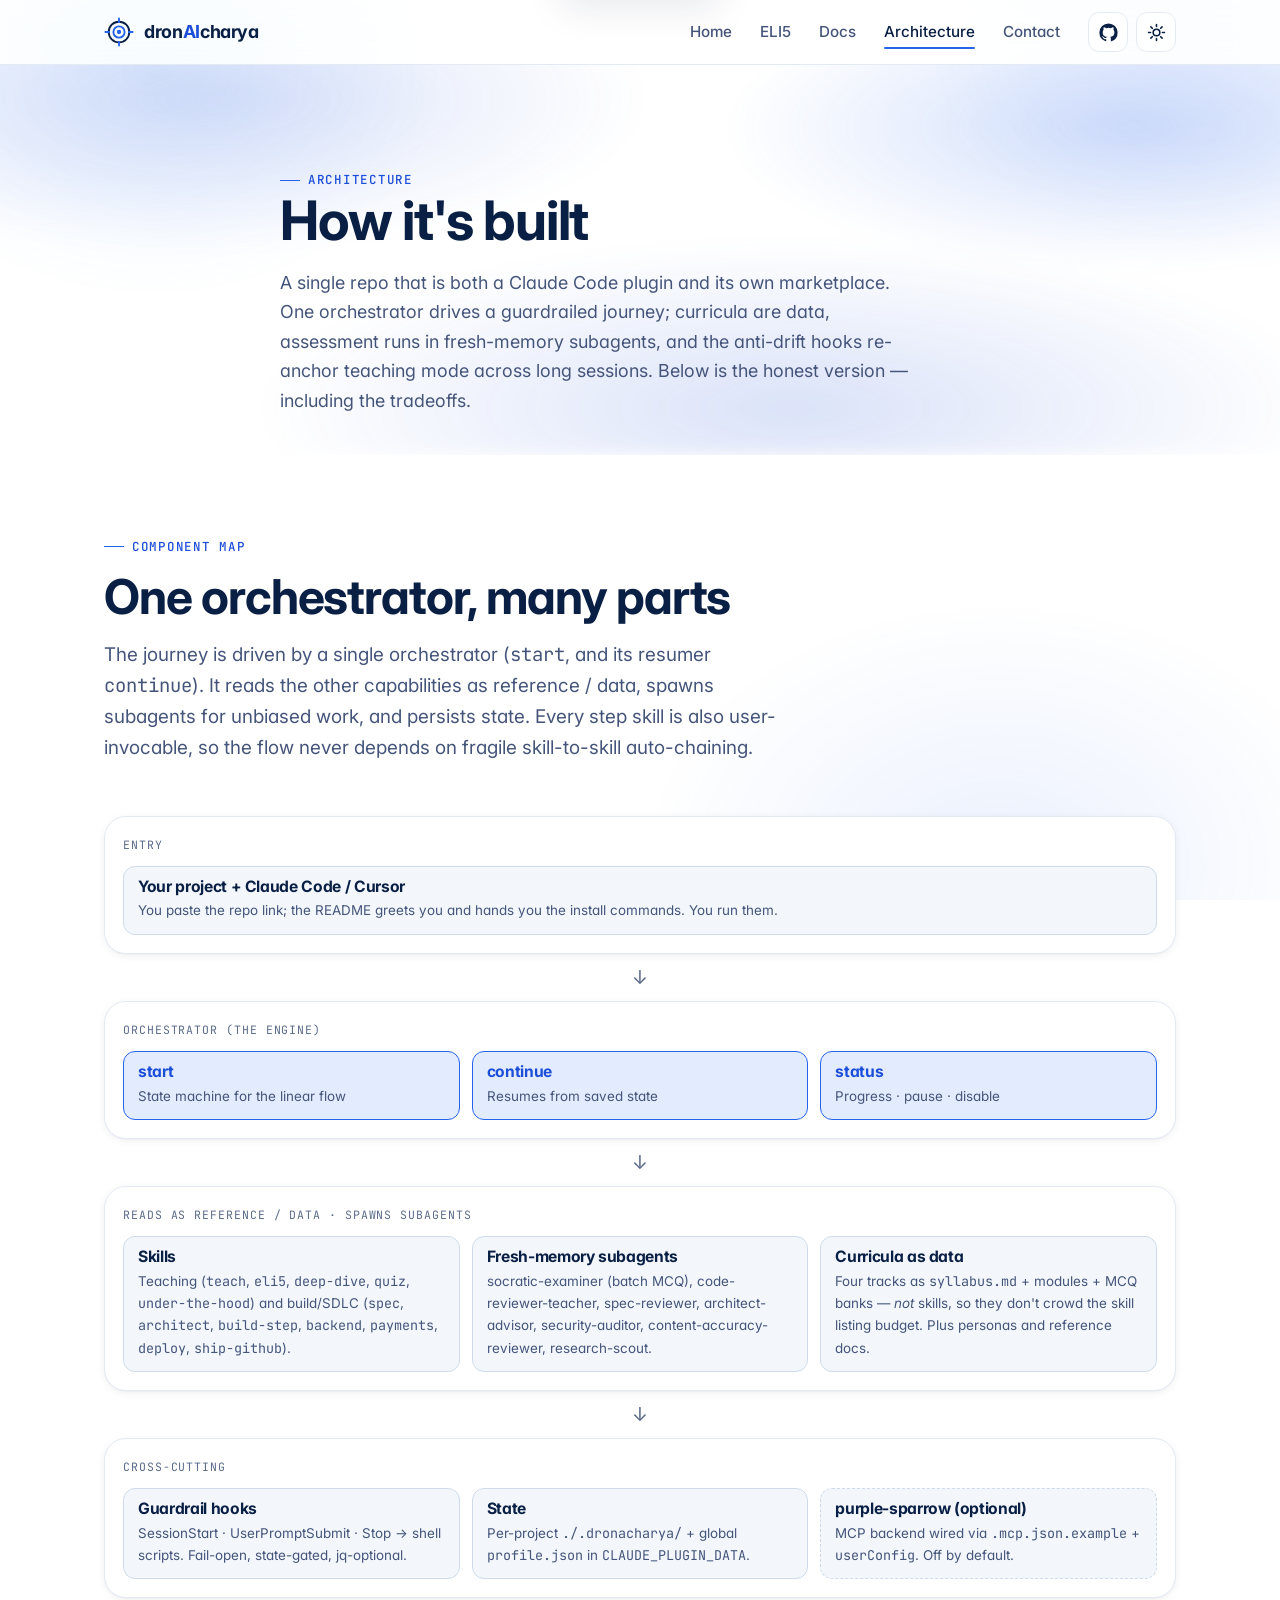
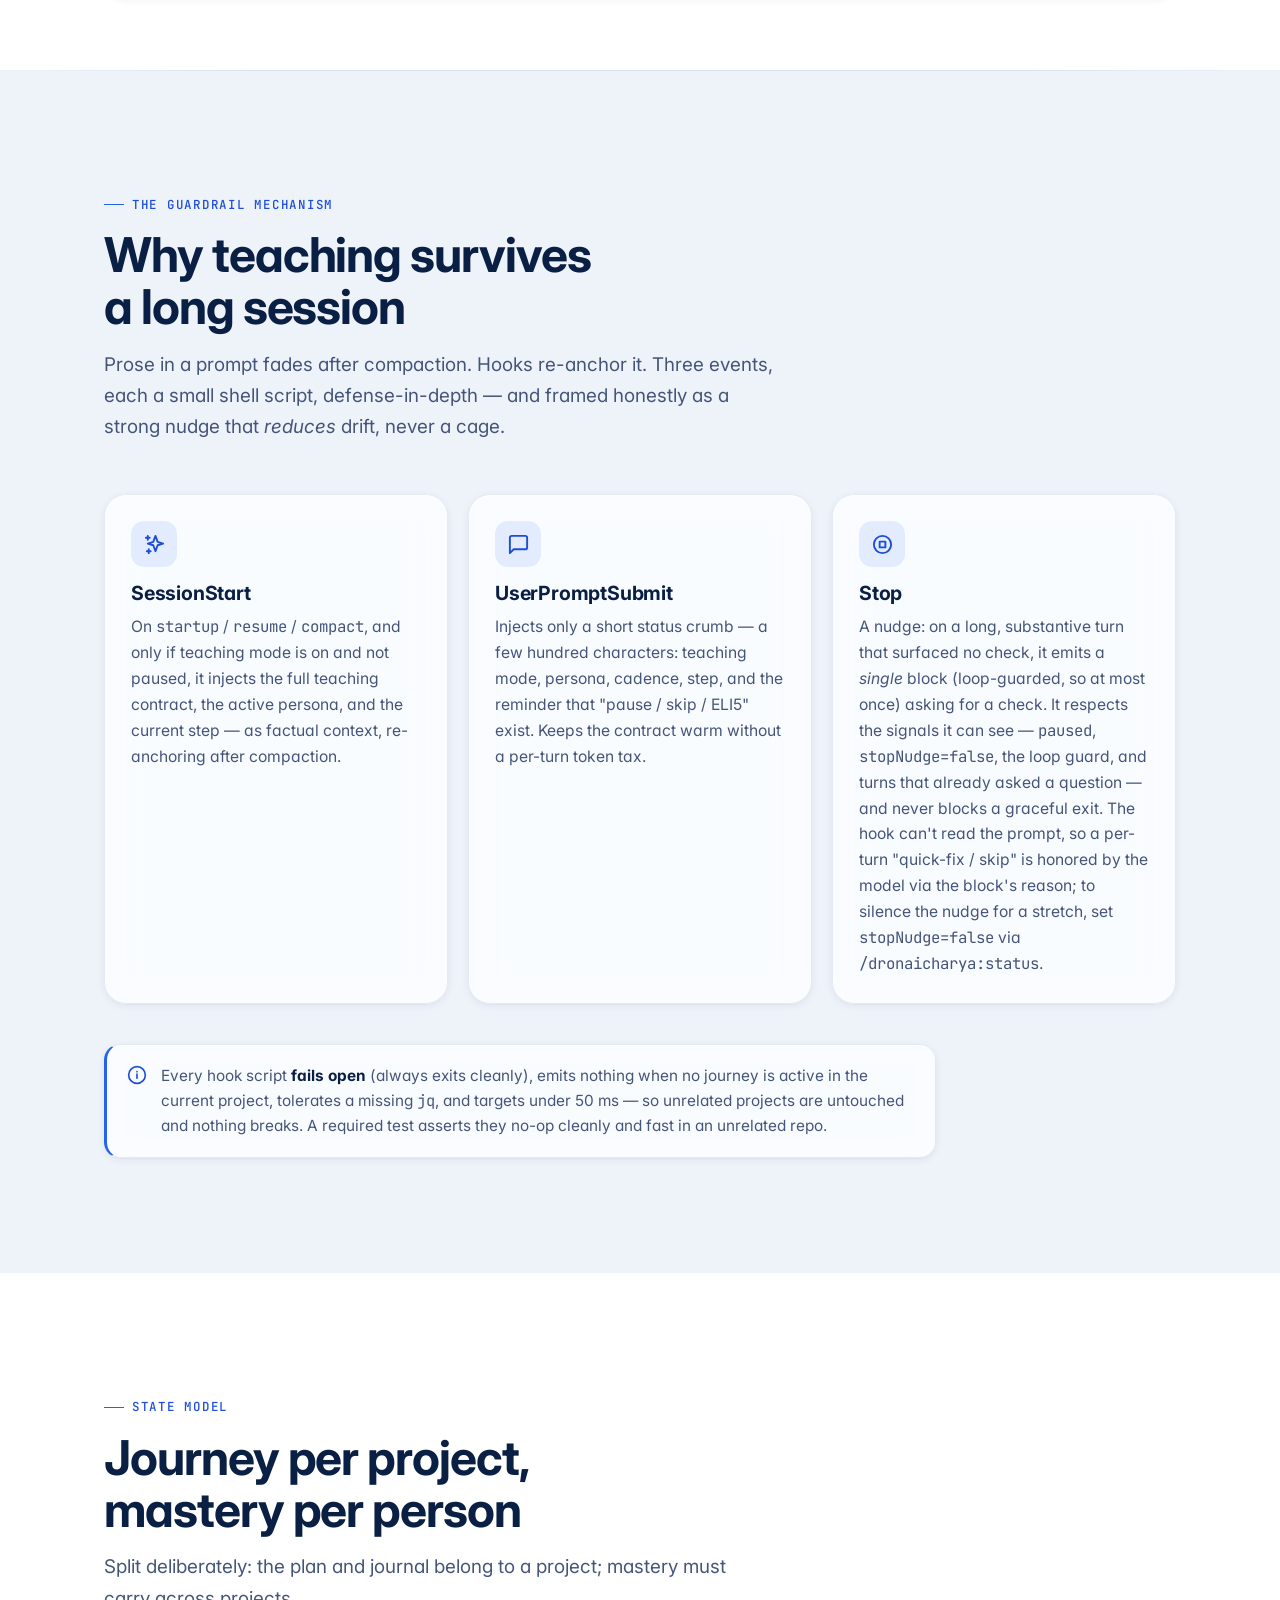
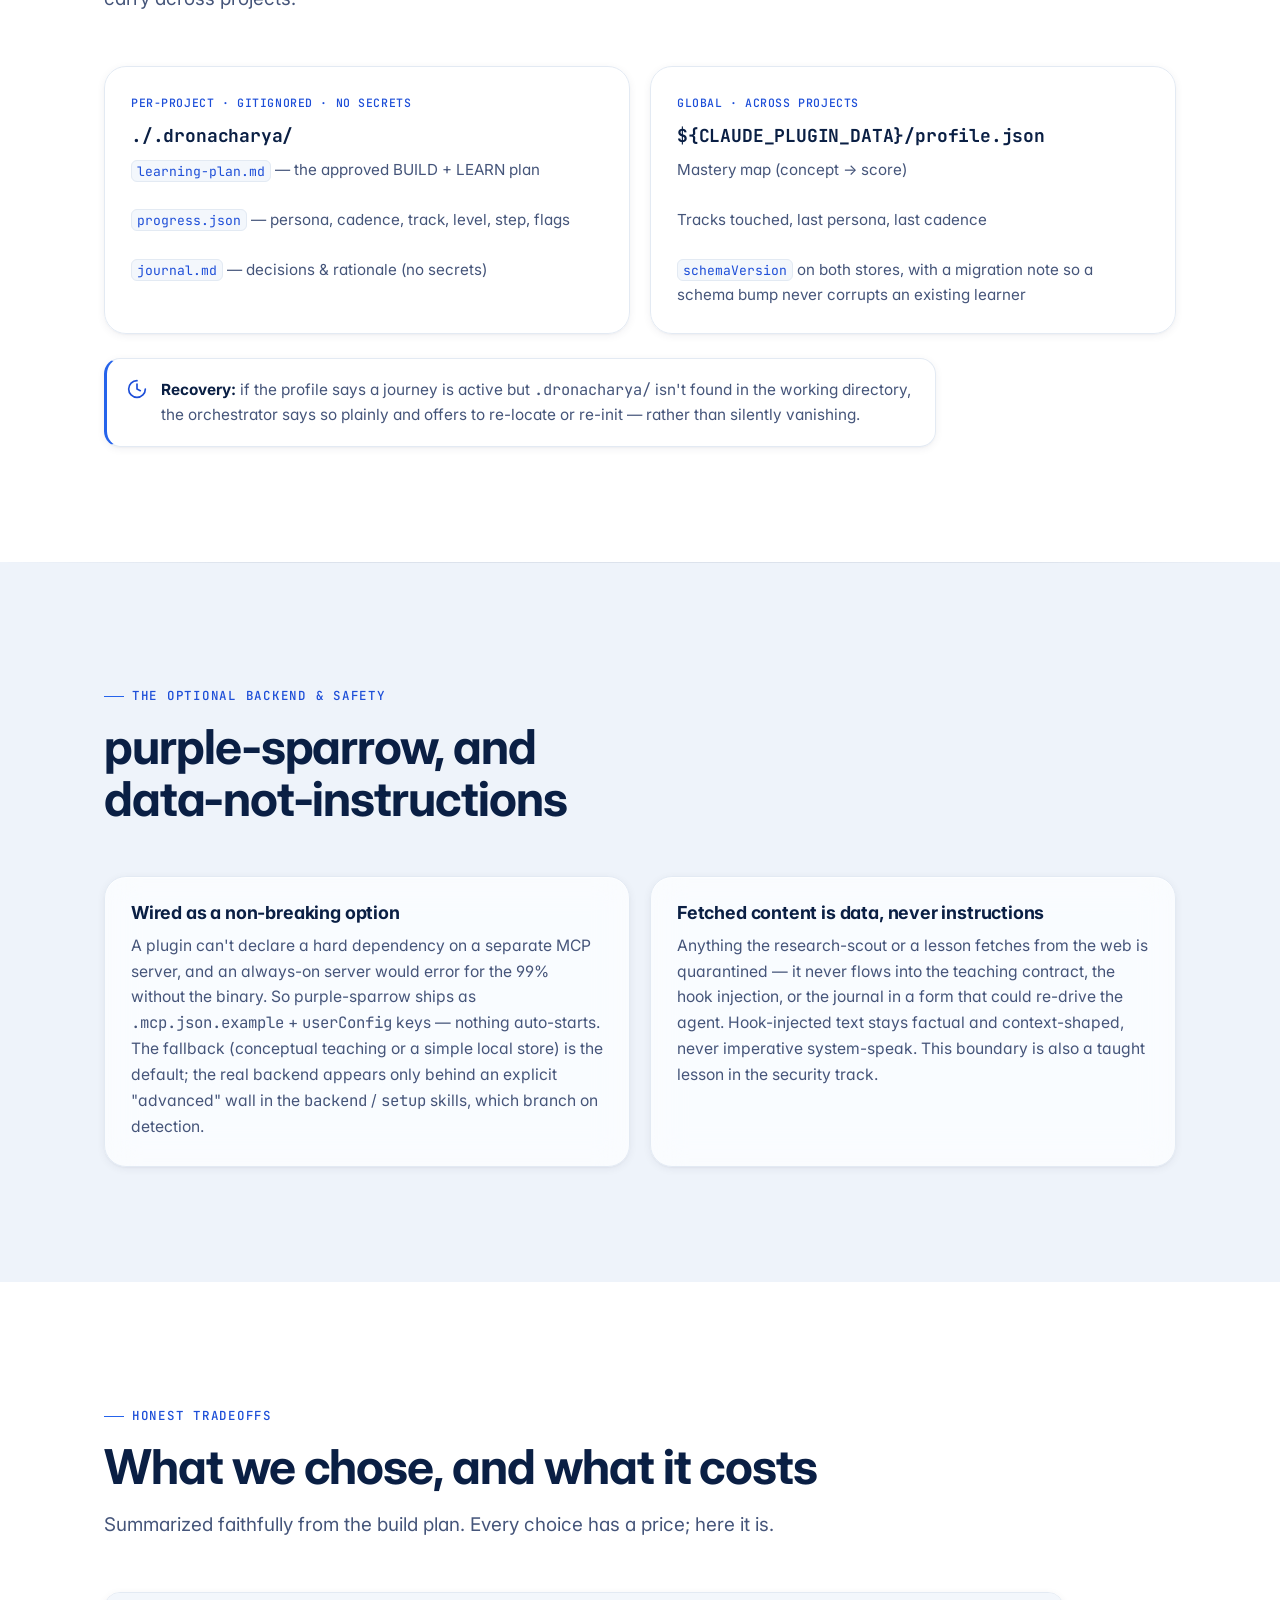
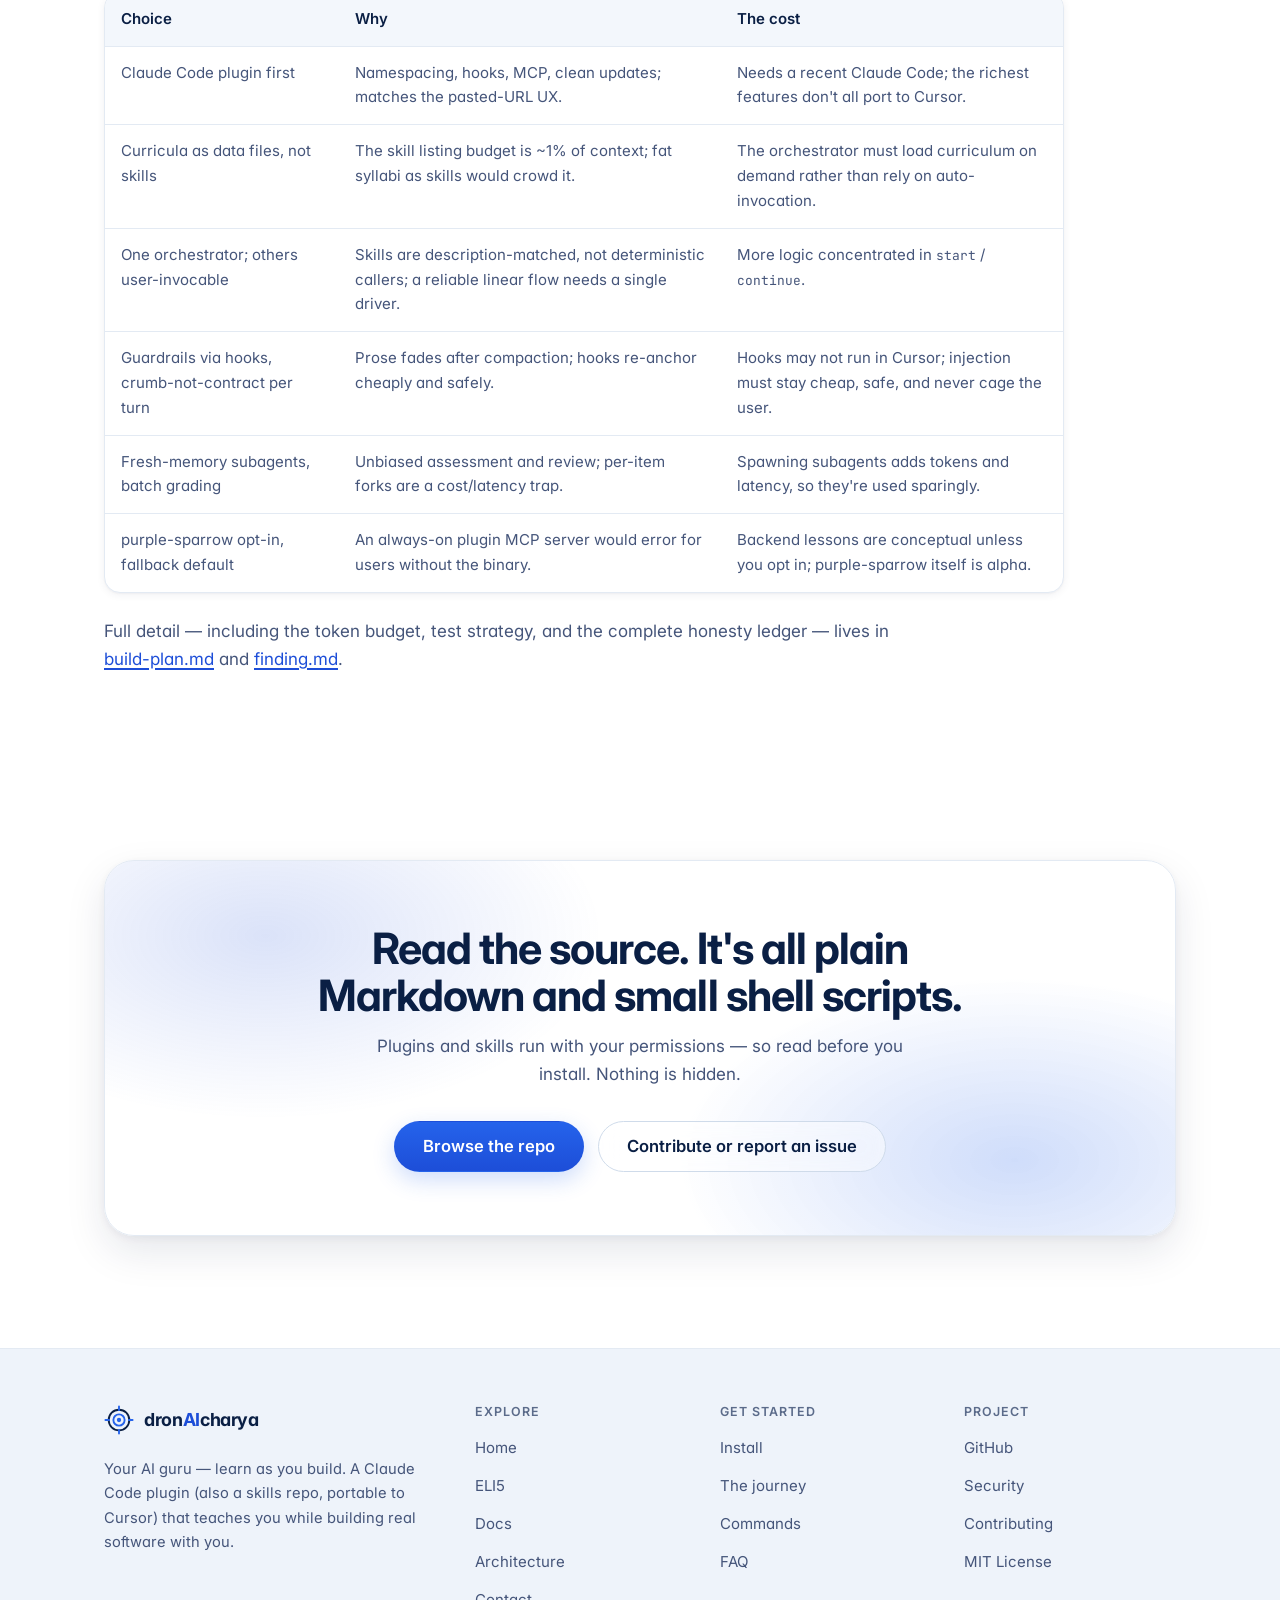
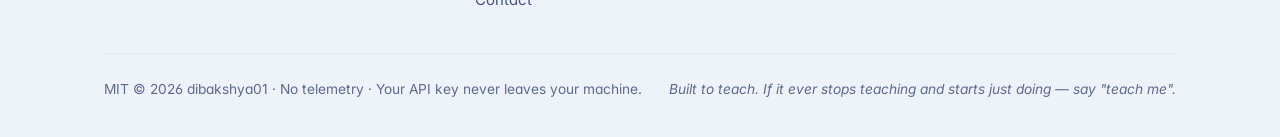
==== commit 44434a6b: "Rename the 'For everyone' page/tab to 'ELI5' across the site Co-Authored-By: Claude Opus 4.8 <norepl" ====
--- a/docs/architecture.html
+++ b/docs/architecture.html
@@ -54,7 +54,7 @@
       </a>
       <ul class="nav-links" id="nav-links">
         <li><a href="index.html">Home</a></li>
-        <li><a href="eli5.html">For everyone</a></li>
+        <li><a href="eli5.html">ELI5</a></li>
         <li><a href="docs.html">Docs</a></li>
         <li><a href="architecture.html" aria-current="page">Architecture</a></li>
         <li><a href="contact.html">Contact</a></li>
@@ -276,7 +276,7 @@
           <h4>Explore</h4>
           <ul>
             <li><a href="index.html">Home</a></li>
-            <li><a href="eli5.html">For everyone</a></li>
+            <li><a href="eli5.html">ELI5</a></li>
             <li><a href="docs.html">Docs</a></li>
             <li><a href="architecture.html">Architecture</a></li>
             <li><a href="contact.html">Contact</a></li>
